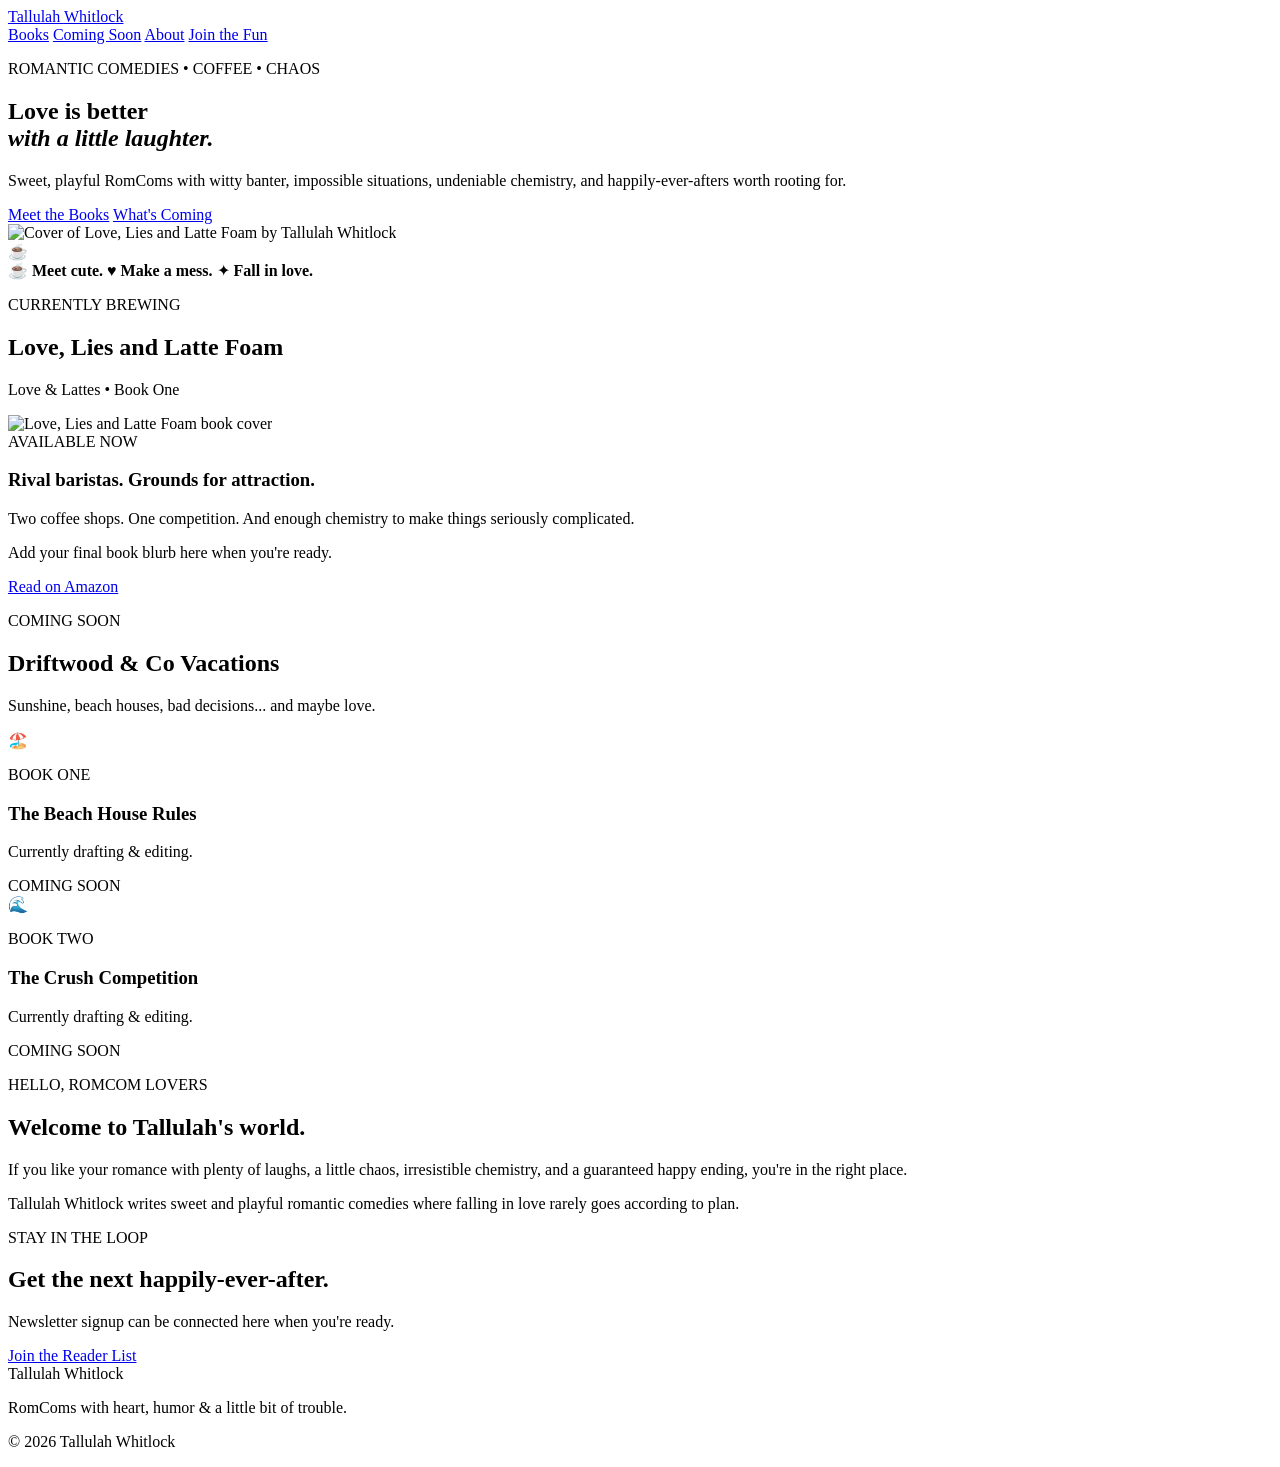
==== index.html @ e9800a2c "Add files via upload" ====
<!DOCTYPE html>
<html lang="en">
<head>
  <meta charset="UTF-8">
  <meta name="viewport" content="width=device-width, initial-scale=1.0">
  <title>Tallulah Whitlock | RomCom Author</title>
  <meta name="description" content="Tallulah Whitlock writes sweet, playful, witty romantic comedies filled with chemistry, coffee, chaos, and happily-ever-afters.">
  <link rel="stylesheet" href="style.css">
</head>
<body>
  <header class="site-header">
    <a class="brand" href="index.html">Tallulah <span>Whitlock</span></a>
    <nav aria-label="Main navigation">
      <a href="#books">Books</a>
      <a href="#coming-soon">Coming Soon</a>
      <a href="#about">About</a>
      <a class="nav-button" href="#newsletter">Join the Fun</a>
    </nav>
  </header>

  <main>
    <section class="hero">
      <div class="hero-copy">
        <p class="eyebrow">ROMANTIC COMEDIES • COFFEE • CHAOS</p>
        <h1>Love is better<br><em>with a little laughter.</em></h1>
        <p class="hero-text">
          Sweet, playful RomComs with witty banter, impossible situations,
          undeniable chemistry, and happily-ever-afters worth rooting for.
        </p>
        <div class="hero-buttons">
          <a class="button primary" href="#books">Meet the Books</a>
          <a class="button secondary" href="#coming-soon">What's Coming</a>
        </div>
      </div>
      <div class="hero-art">
        <div class="cover-frame">
          <img src="images/love-lies-and-latte-foam.jpg" alt="Cover of Love, Lies and Latte Foam by Tallulah Whitlock">
        </div>
        <div class="coffee-doodle">☕</div>
      </div>
    </section>

    <section class="intro-strip">
      <span>☕</span>
      <strong>Meet cute.</strong>
      <span>♥</span>
      <strong>Make a mess.</strong>
      <span>✦</span>
      <strong>Fall in love.</strong>
    </section>

    <section id="books" class="section featured">
      <div class="section-heading">
        <p class="eyebrow">CURRENTLY BREWING</p>
        <h2>Love, Lies and Latte Foam</h2>
        <p>Love &amp; Lattes • Book One</p>
      </div>

      <div class="book-feature">
        <div class="book-image">
          <img src="images/love-lies-and-latte-foam.jpg" alt="Love, Lies and Latte Foam book cover">
        </div>
        <div class="book-copy">
          <span class="badge">AVAILABLE NOW</span>
          <h3>Rival baristas. Grounds for attraction.</h3>
          <p>
            Two coffee shops. One competition. And enough chemistry to make
            things seriously complicated.
          </p>
          <p class="placeholder-note">
            Add your final book blurb here when you're ready.
          </p>
          <a class="button primary" href="https://www.amazon.com/Love-Lies-Latte-Foam-Grumpy-Sunshine-ebook/dp/B0FXFFK41L" target="_blank" rel="noopener">Read on Amazon</a>
        </div>
      </div>
    </section>

    <section id="coming-soon" class="section coming">
      <div class="section-heading">
        <p class="eyebrow">COMING SOON</p>
        <h2>Driftwood &amp; Co Vacations</h2>
        <p>Sunshine, beach houses, bad decisions... and maybe love.</p>
      </div>

      <div class="series-grid">
        <article class="series-card">
          <div class="card-icon">🏖️</div>
          <p class="status">BOOK ONE</p>
          <h3>The Beach House Rules</h3>
          <p>Currently drafting &amp; editing.</p>
          <span class="coming-label">COMING SOON</span>
        </article>

        <article class="series-card">
          <div class="card-icon">🌊</div>
          <p class="status">BOOK TWO</p>
          <h3>The Crush Competition</h3>
          <p>Currently drafting &amp; editing.</p>
          <span class="coming-label">COMING SOON</span>
        </article>
      </div>
    </section>

    <section id="about" class="section about">
      <div>
        <p class="eyebrow">HELLO, ROMCOM LOVERS</p>
        <h2>Welcome to Tallulah's world.</h2>
      </div>
      <div class="about-copy">
        <p>
          If you like your romance with plenty of laughs, a little chaos,
          irresistible chemistry, and a guaranteed happy ending, you're in
          the right place.
        </p>
        <p>
          Tallulah Whitlock writes sweet and playful romantic comedies where
          falling in love rarely goes according to plan.
        </p>
      </div>
    </section>

    <section id="newsletter" class="newsletter">
      <div>
        <p class="eyebrow">STAY IN THE LOOP</p>
        <h2>Get the next happily-ever-after.</h2>
        <p>Newsletter signup can be connected here when you're ready.</p>
      </div>
      <a class="button light" href="mailto:YOUR-EMAIL-HERE">Join the Reader List</a>
    </section>
  </main>

  <footer>
    <div class="brand">Tallulah <span>Whitlock</span></div>
    <p>RomComs with heart, humor &amp; a little bit of trouble.</p>
    <p class="copyright">© 2026 Tallulah Whitlock</p>
  </footer>
</body>
</html>
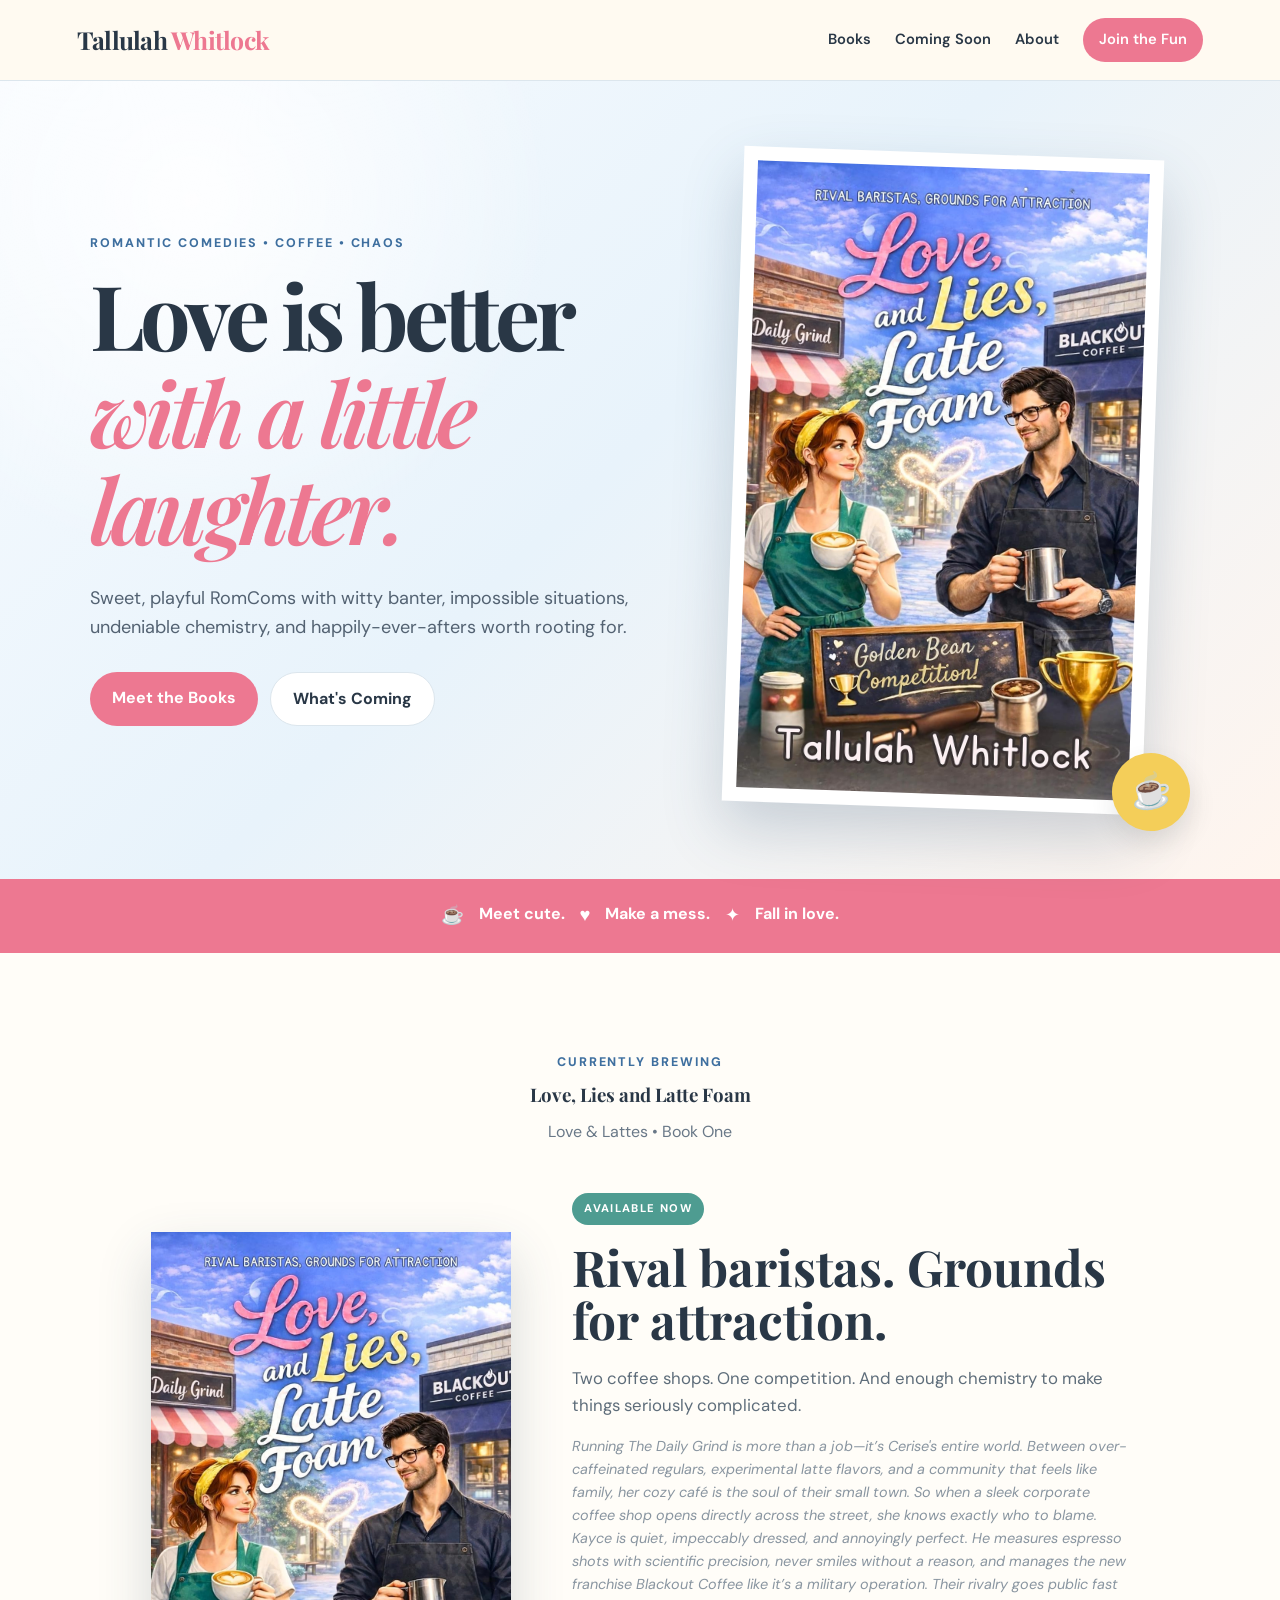
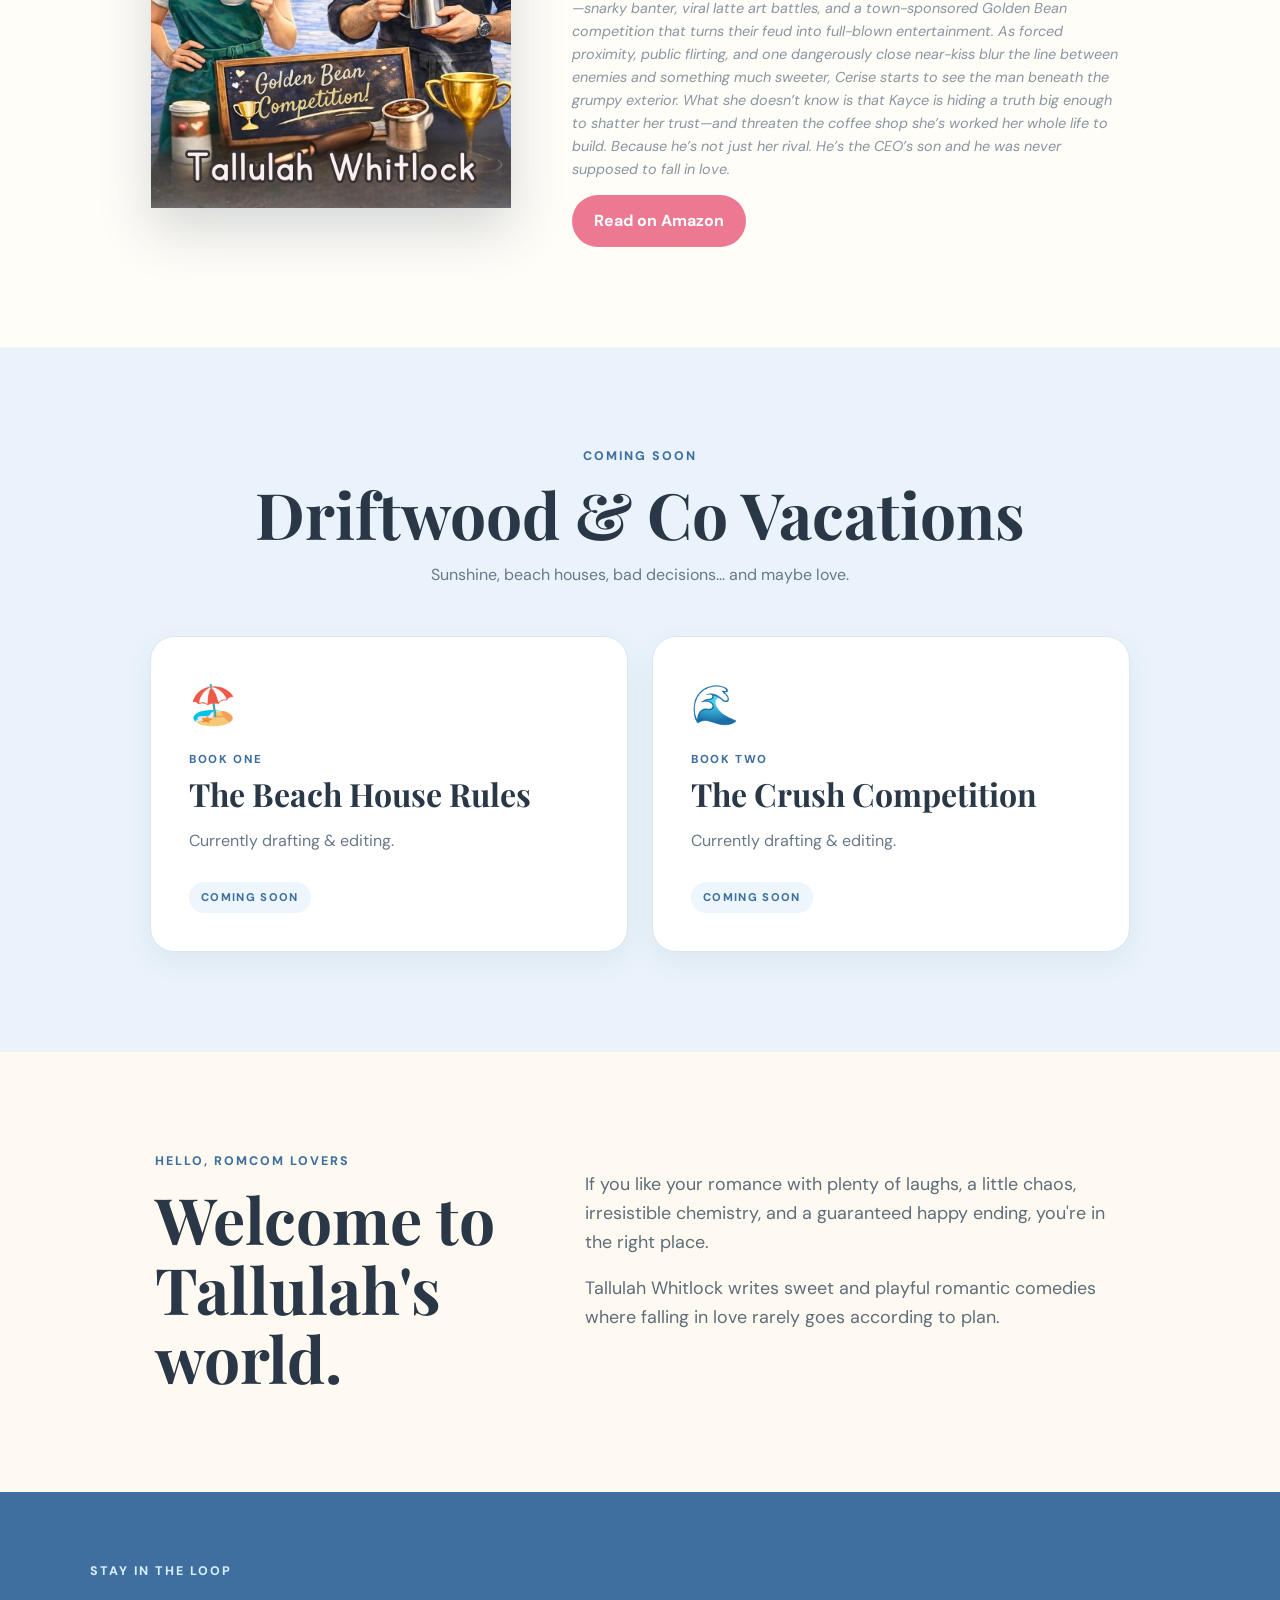
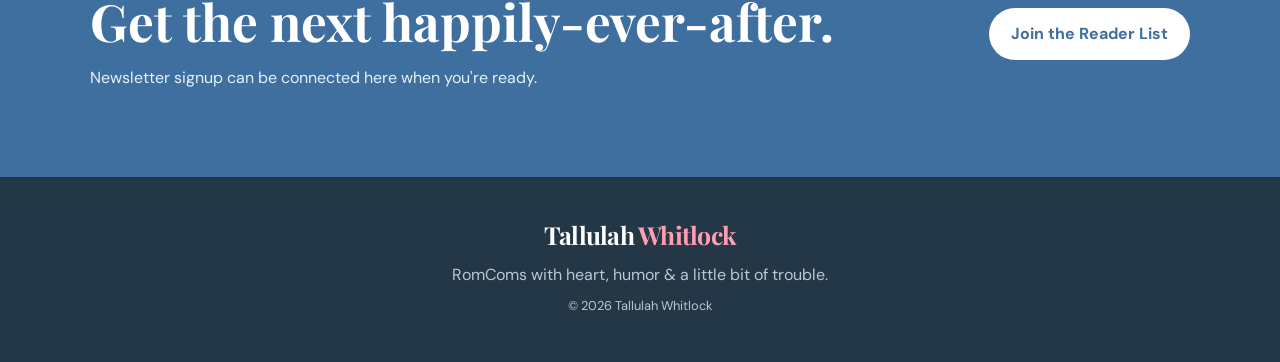
==== commit 7720d631: "Update index.html" ====
--- a/index.html
+++ b/index.html
@@ -52,7 +52,7 @@
     <section id="books" class="section featured">
       <div class="section-heading">
         <p class="eyebrow">CURRENTLY BREWING</p>
-        <h2>Love, Lies and Latte Foam</h2>
+        <h3>Love, Lies and Latte Foam</h3>
         <p>Love &amp; Lattes • Book One</p>
       </div>
 
@@ -68,7 +68,11 @@
             things seriously complicated.
           </p>
           <p class="placeholder-note">
-            Add your final book blurb here when you're ready.
+            Running The Daily Grind is more than a job—it’s Cerise's entire world. Between over-caffeinated regulars, experimental latte flavors, and a community that feels like family, her cozy café is the soul of their small town. So when a sleek corporate coffee shop opens directly across the street, she knows exactly who to blame.
+
+Kayce is quiet, impeccably dressed, and annoyingly perfect. He measures espresso shots with scientific precision, never smiles without a reason, and manages the new franchise Blackout Coffee like it’s a military operation. Their rivalry goes public fast—snarky banter, viral latte art battles, and a town-sponsored Golden Bean competition that turns their feud into full-blown entertainment.
+
+As forced proximity, public flirting, and one dangerously close near-kiss blur the line between enemies and something much sweeter, Cerise starts to see the man beneath the grumpy exterior. What she doesn’t know is that Kayce is hiding a truth big enough to shatter her trust—and threaten the coffee shop she’s worked her whole life to build. Because he’s not just her rival. He’s the CEO’s son and he was never supposed to fall in love.
           </p>
           <a class="button primary" href="https://www.amazon.com/Love-Lies-Latte-Foam-Grumpy-Sunshine-ebook/dp/B0FXFFK41L" target="_blank" rel="noopener">Read on Amazon</a>
         </div>
--- a/style.css
+++ b/style.css
@@ -0,0 +1,386 @@
+@import url('https://fonts.googleapis.com/css2?family=DM+Sans:wght@400;500;600;700&family=Pacifico&family=Playfair+Display:wght@500;600;700&display=swap');
+
+:root {
+  --sky: #78a8dc;
+  --sky-dark: #3e6f9f;
+  --cream: #fffaf1;
+  --paper: #fffdf8;
+  --ink: #293746;
+  --coral: #ed7891;
+  --yellow: #f4ce59;
+  --teal: #4e9c91;
+  --soft-blue: #eaf3fb;
+  --line: #dce6ed;
+}
+
+* { box-sizing: border-box; }
+
+html { scroll-behavior: smooth; }
+
+body {
+  margin: 0;
+  color: var(--ink);
+  background: var(--cream);
+  font-family: "DM Sans", sans-serif;
+  line-height: 1.6;
+}
+
+a { color: inherit; }
+
+.site-header {
+  min-height: 78px;
+  padding: 18px 6vw;
+  display: flex;
+  align-items: center;
+  justify-content: space-between;
+  gap: 24px;
+  background: rgba(255, 250, 241, .96);
+  border-bottom: 1px solid var(--line);
+  position: sticky;
+  top: 0;
+  z-index: 10;
+  backdrop-filter: blur(8px);
+}
+
+.brand {
+  text-decoration: none;
+  font-family: "Playfair Display", serif;
+  font-weight: 700;
+  font-size: 1.55rem;
+  letter-spacing: -.03em;
+}
+
+.brand span { color: var(--coral); }
+
+nav {
+  display: flex;
+  align-items: center;
+  gap: 24px;
+  font-size: .92rem;
+  font-weight: 600;
+}
+
+nav a { text-decoration: none; }
+nav a:hover { color: var(--coral); }
+
+.nav-button {
+  padding: 10px 16px;
+  border-radius: 999px;
+  color: white !important;
+  background: var(--coral);
+}
+
+.hero {
+  min-height: 680px;
+  padding: 72px 7vw;
+  display: grid;
+  grid-template-columns: 1.05fr .95fr;
+  gap: 60px;
+  align-items: center;
+  background:
+    radial-gradient(circle at 15% 15%, rgba(255,255,255,.9), transparent 28%),
+    linear-gradient(135deg, #f7fbff 0%, #e8f3fb 48%, #fff5ee 100%);
+}
+
+.hero-copy { max-width: 650px; }
+
+.eyebrow {
+  margin: 0 0 12px;
+  color: var(--sky-dark);
+  font-size: .78rem;
+  font-weight: 800;
+  letter-spacing: .16em;
+}
+
+h1, h2, h3 {
+  font-family: "Playfair Display", serif;
+  line-height: 1.08;
+  margin: 0;
+}
+
+h1 {
+  font-size: clamp(3.2rem, 7vw, 6.4rem);
+  letter-spacing: -.055em;
+}
+
+h1 em {
+  color: var(--coral);
+  font-weight: 600;
+}
+
+.hero-text {
+  max-width: 560px;
+  margin: 28px 0 30px;
+  font-size: 1.13rem;
+  color: #536272;
+}
+
+.hero-buttons {
+  display: flex;
+  flex-wrap: wrap;
+  gap: 12px;
+}
+
+.button {
+  display: inline-block;
+  text-decoration: none;
+  padding: 13px 22px;
+  border-radius: 999px;
+  font-weight: 700;
+  transition: transform .2s ease, box-shadow .2s ease;
+}
+
+.button:hover {
+  transform: translateY(-2px);
+  box-shadow: 0 8px 22px rgba(54, 78, 100, .15);
+}
+
+.primary { color: white; background: var(--coral); }
+.secondary { background: white; border: 1px solid var(--line); }
+
+.hero-art {
+  position: relative;
+  display: flex;
+  justify-content: center;
+}
+
+.cover-frame {
+  width: min(420px, 90%);
+  padding: 14px;
+  background: white;
+  box-shadow: 0 26px 60px rgba(52, 82, 112, .23);
+  transform: rotate(2deg);
+}
+
+.cover-frame img {
+  display: block;
+  width: 100%;
+  height: auto;
+}
+
+.coffee-doodle {
+  position: absolute;
+  right: 0;
+  bottom: -24px;
+  width: 78px;
+  height: 78px;
+  display: grid;
+  place-items: center;
+  border-radius: 50%;
+  background: var(--yellow);
+  font-size: 2.1rem;
+  transform: rotate(-10deg);
+  box-shadow: 0 12px 25px rgba(70, 80, 80, .14);
+}
+
+.intro-strip {
+  padding: 22px 7vw;
+  display: flex;
+  justify-content: center;
+  flex-wrap: wrap;
+  gap: 15px;
+  background: var(--coral);
+  color: white;
+  font-size: 1rem;
+}
+
+.intro-strip span { font-size: 1.15rem; }
+
+.section {
+  padding: 100px 7vw;
+}
+
+.featured { background: var(--paper); }
+
+.section-heading {
+  max-width: 780px;
+  margin: 0 auto 48px;
+  text-align: center;
+}
+
+.section-heading h2 {
+  font-size: clamp(2.5rem, 5vw, 4.2rem);
+}
+
+.section-heading p:last-child {
+  margin: 14px 0 0;
+  color: #697887;
+}
+
+.book-feature {
+  max-width: 980px;
+  margin: auto;
+  display: grid;
+  grid-template-columns: .65fr 1fr;
+  gap: 60px;
+  align-items: center;
+}
+
+.book-image {
+  max-width: 360px;
+  margin: auto;
+}
+
+.book-image img {
+  width: 100%;
+  display: block;
+  box-shadow: 0 22px 50px rgba(49, 70, 89, .2);
+}
+
+.book-copy h3 {
+  font-size: clamp(2rem, 4vw, 3.1rem);
+  margin: 15px 0 18px;
+}
+
+.book-copy p {
+  color: #5e6d7a;
+  font-size: 1.05rem;
+}
+
+.badge, .coming-label {
+  display: inline-block;
+  border-radius: 999px;
+  padding: 7px 12px;
+  font-size: .7rem;
+  font-weight: 800;
+  letter-spacing: .12em;
+}
+
+.badge {
+  color: white;
+  background: var(--teal);
+}
+
+.placeholder-note {
+  font-size: .9rem !important;
+  font-style: italic;
+  color: #8995a0 !important;
+}
+
+.coming {
+  background: var(--soft-blue);
+}
+
+.series-grid {
+  max-width: 980px;
+  margin: auto;
+  display: grid;
+  grid-template-columns: repeat(2, 1fr);
+  gap: 24px;
+}
+
+.series-card {
+  padding: 38px;
+  background: white;
+  border: 1px solid #d9e7f1;
+  border-radius: 24px;
+  box-shadow: 0 10px 28px rgba(53, 87, 116, .07);
+}
+
+.card-icon { font-size: 2.4rem; margin-bottom: 15px; }
+
+.status {
+  margin: 0 0 8px;
+  color: var(--sky-dark);
+  font-size: .72rem;
+  font-weight: 800;
+  letter-spacing: .14em;
+}
+
+.series-card h3 {
+  font-size: 2rem;
+  margin-bottom: 10px;
+}
+
+.series-card p:not(.status) {
+  color: #697887;
+}
+
+.coming-label {
+  margin-top: 12px;
+  color: var(--sky-dark);
+  background: #edf6fc;
+}
+
+.about {
+  max-width: 1150px;
+  margin: auto;
+  display: grid;
+  grid-template-columns: .8fr 1.2fr;
+  gap: 70px;
+  align-items: start;
+}
+
+.about h2 {
+  font-size: clamp(2.5rem, 5vw, 4rem);
+}
+
+.about-copy {
+  font-size: 1.12rem;
+  color: #5e6d7a;
+}
+
+.newsletter {
+  margin: 0;
+  padding: 70px 7vw;
+  display: flex;
+  justify-content: space-between;
+  align-items: center;
+  gap: 30px;
+  background: var(--sky-dark);
+  color: white;
+}
+
+.newsletter .eyebrow { color: #d9efff; }
+.newsletter h2 { font-size: clamp(2.1rem, 4vw, 3.3rem); }
+.newsletter p { color: #e6f1f9; }
+
+.light {
+  color: var(--sky-dark);
+  background: white;
+  white-space: nowrap;
+}
+
+footer {
+  padding: 38px 7vw;
+  text-align: center;
+  background: #243746;
+  color: #eaf1f5;
+}
+
+footer .brand { color: white; }
+footer .brand span { color: #ff9db1; }
+footer p { margin: 8px 0; color: #b9c8d2; }
+footer .copyright { font-size: .8rem; }
+
+@media (max-width: 820px) {
+  .site-header { align-items: flex-start; }
+  nav { gap: 12px; flex-wrap: wrap; justify-content: flex-end; }
+  nav a:not(.nav-button) { display: none; }
+
+  .hero {
+    padding-top: 55px;
+    grid-template-columns: 1fr;
+    text-align: center;
+  }
+
+  .hero-text { margin-left: auto; margin-right: auto; }
+  .hero-buttons { justify-content: center; }
+
+  .hero-art { order: -1; }
+  .cover-frame { width: min(360px, 80vw); }
+
+  .book-feature,
+  .about {
+    grid-template-columns: 1fr;
+    gap: 40px;
+  }
+
+  .book-copy { text-align: center; }
+  .series-grid { grid-template-columns: 1fr; }
+
+  .newsletter {
+    flex-direction: column;
+    text-align: center;
+  }
+}
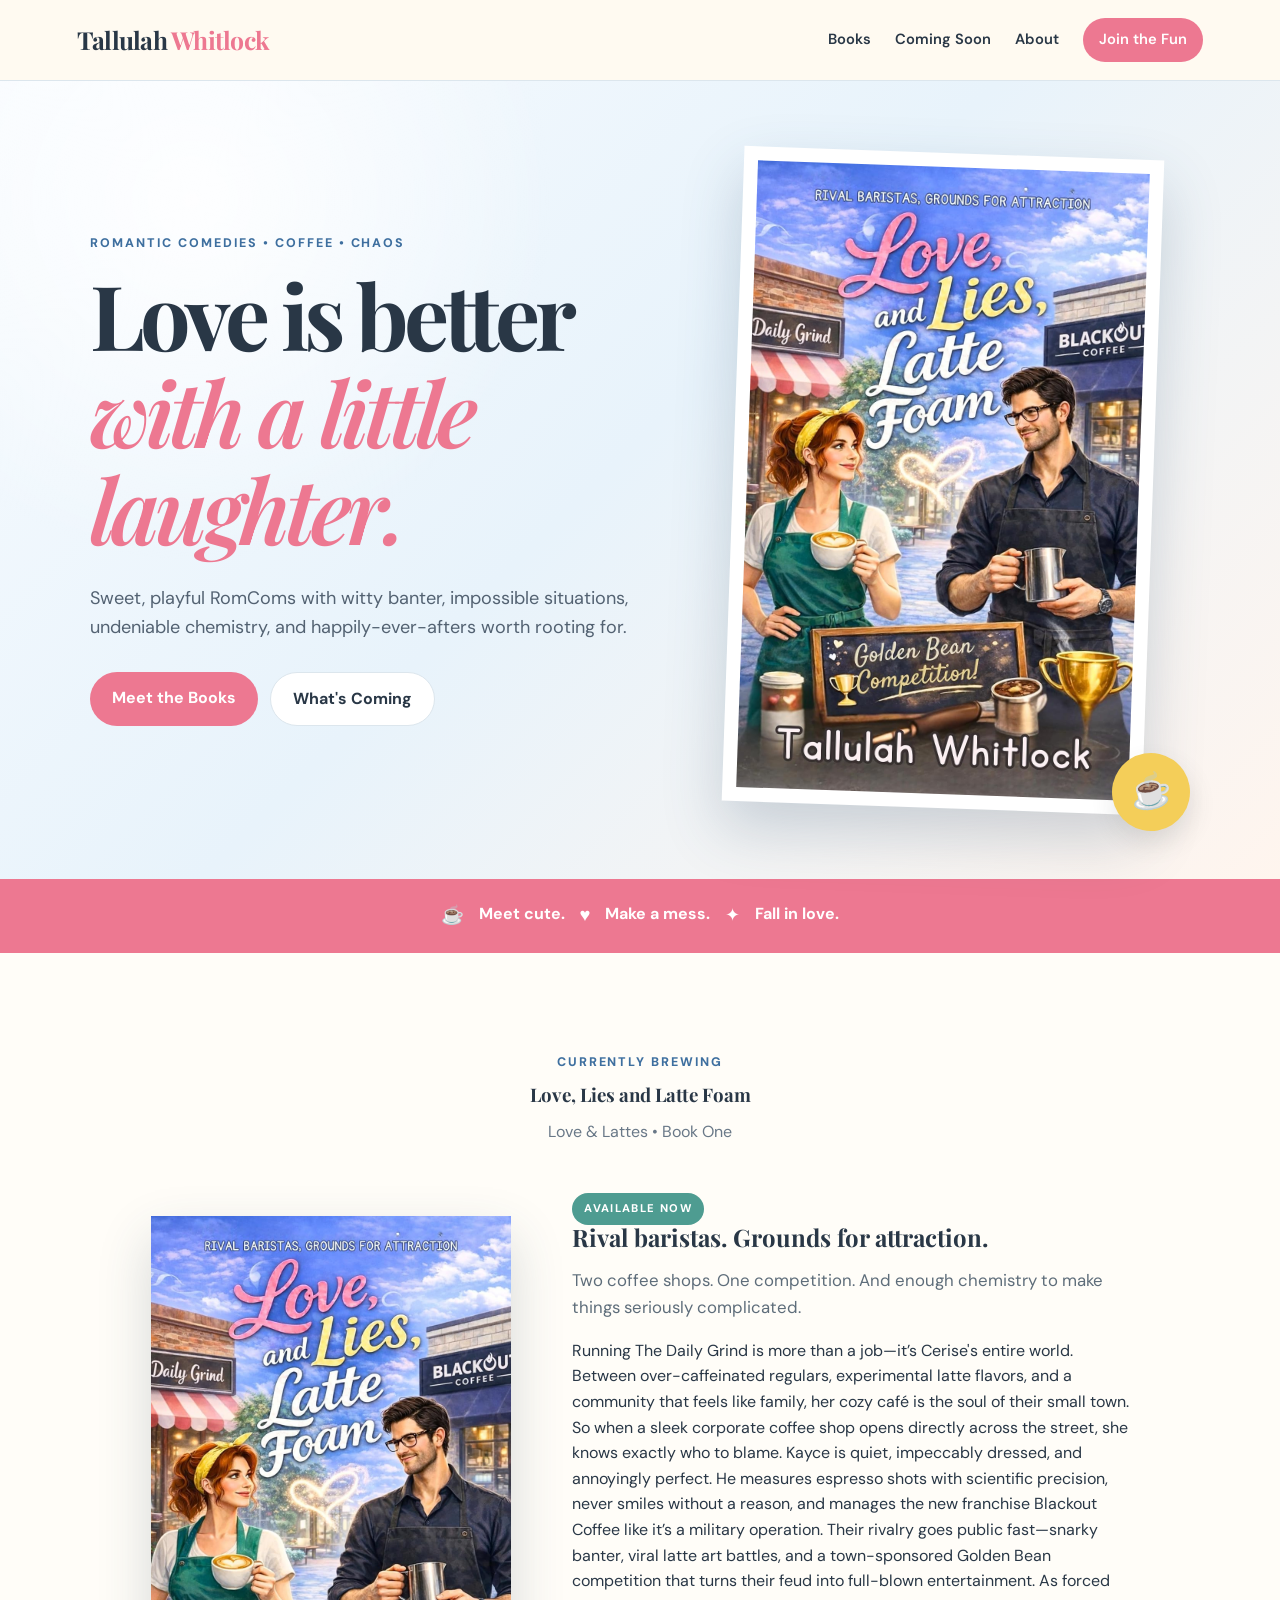
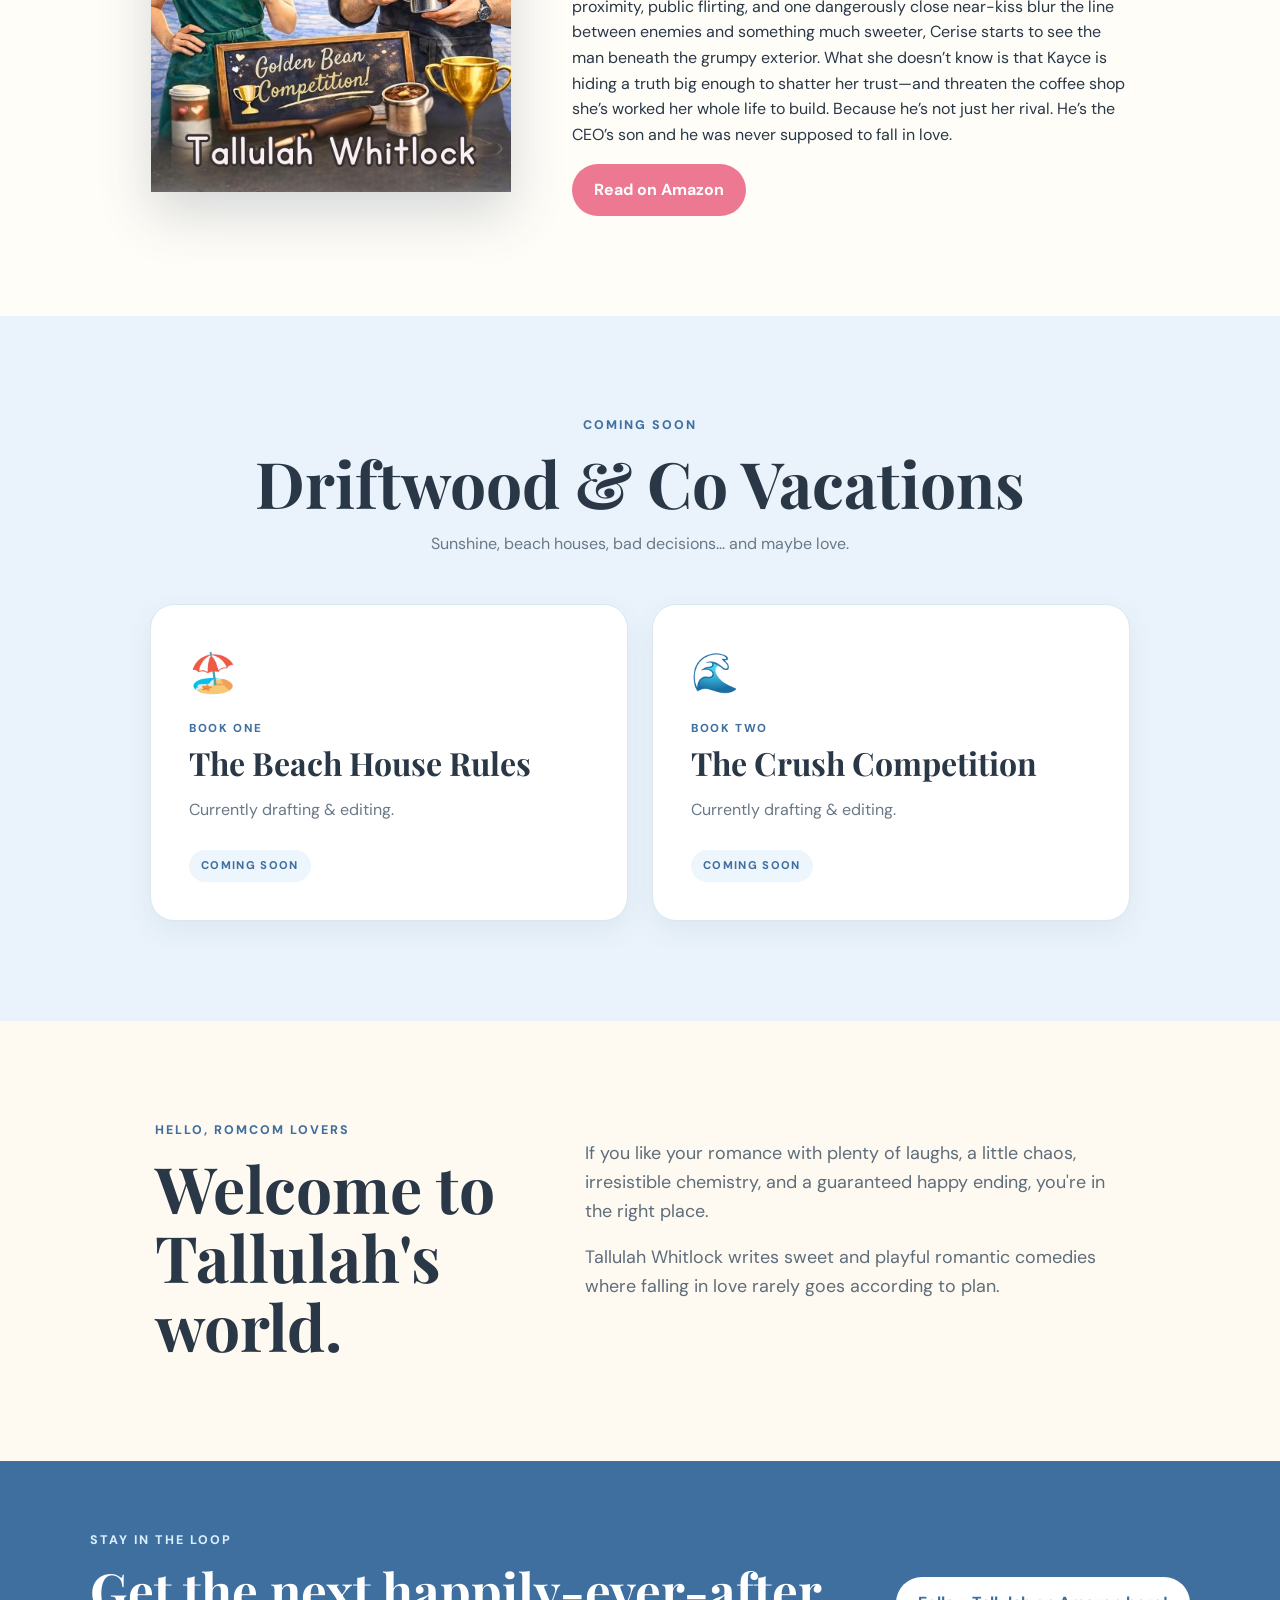
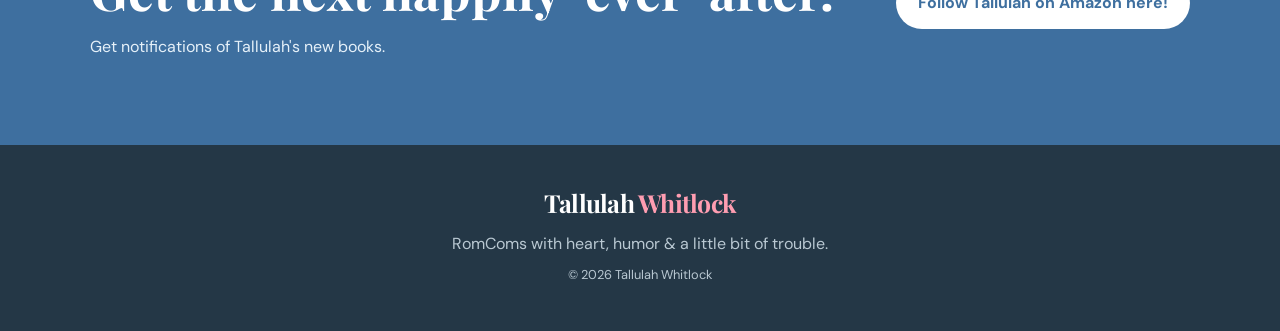
==== commit e0ffc83e: "Update index.html" ====
--- a/index.html
+++ b/index.html
@@ -62,12 +62,12 @@
         </div>
         <div class="book-copy">
           <span class="badge">AVAILABLE NOW</span>
-          <h3>Rival baristas. Grounds for attraction.</h3>
+          <h2>Rival baristas. Grounds for attraction.</h2>
           <p>
             Two coffee shops. One competition. And enough chemistry to make
             things seriously complicated.
           </p>
-          <p class="placeholder-note">
+          <p></p>
             Running The Daily Grind is more than a job—it’s Cerise's entire world. Between over-caffeinated regulars, experimental latte flavors, and a community that feels like family, her cozy café is the soul of their small town. So when a sleek corporate coffee shop opens directly across the street, she knows exactly who to blame.
 
 Kayce is quiet, impeccably dressed, and annoyingly perfect. He measures espresso shots with scientific precision, never smiles without a reason, and manages the new franchise Blackout Coffee like it’s a military operation. Their rivalry goes public fast—snarky banter, viral latte art battles, and a town-sponsored Golden Bean competition that turns their feud into full-blown entertainment.
@@ -127,9 +127,9 @@
       <div>
         <p class="eyebrow">STAY IN THE LOOP</p>
         <h2>Get the next happily-ever-after.</h2>
-        <p>Newsletter signup can be connected here when you're ready.</p>
+        <p>Get notifications of Tallulah's new books.</p>
       </div>
-      <a class="button light" href="mailto:YOUR-EMAIL-HERE">Join the Reader List</a>
+      <a class="button light" href="https://www.amazon.com/stores/author/B0GP9F3P6P">Follow Tallulah on Amazon here!</a>
     </section>
   </main>
 
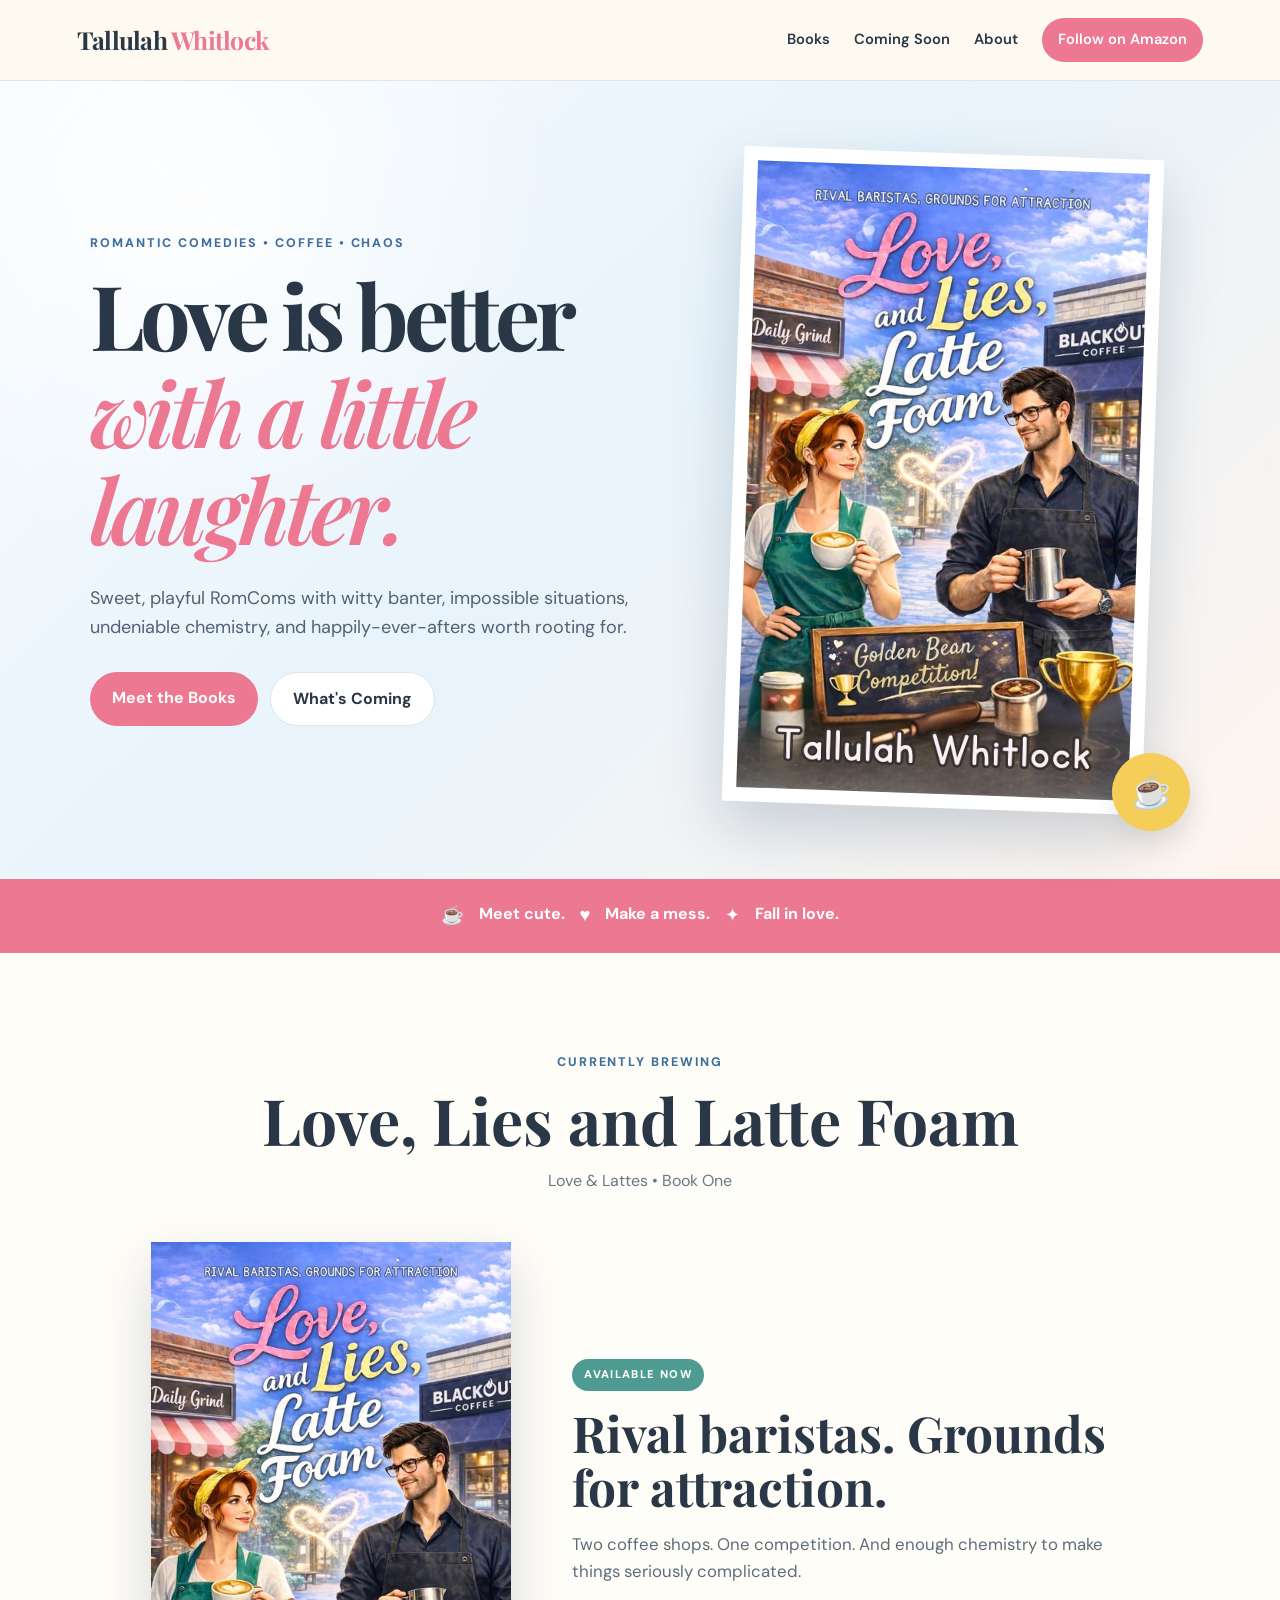
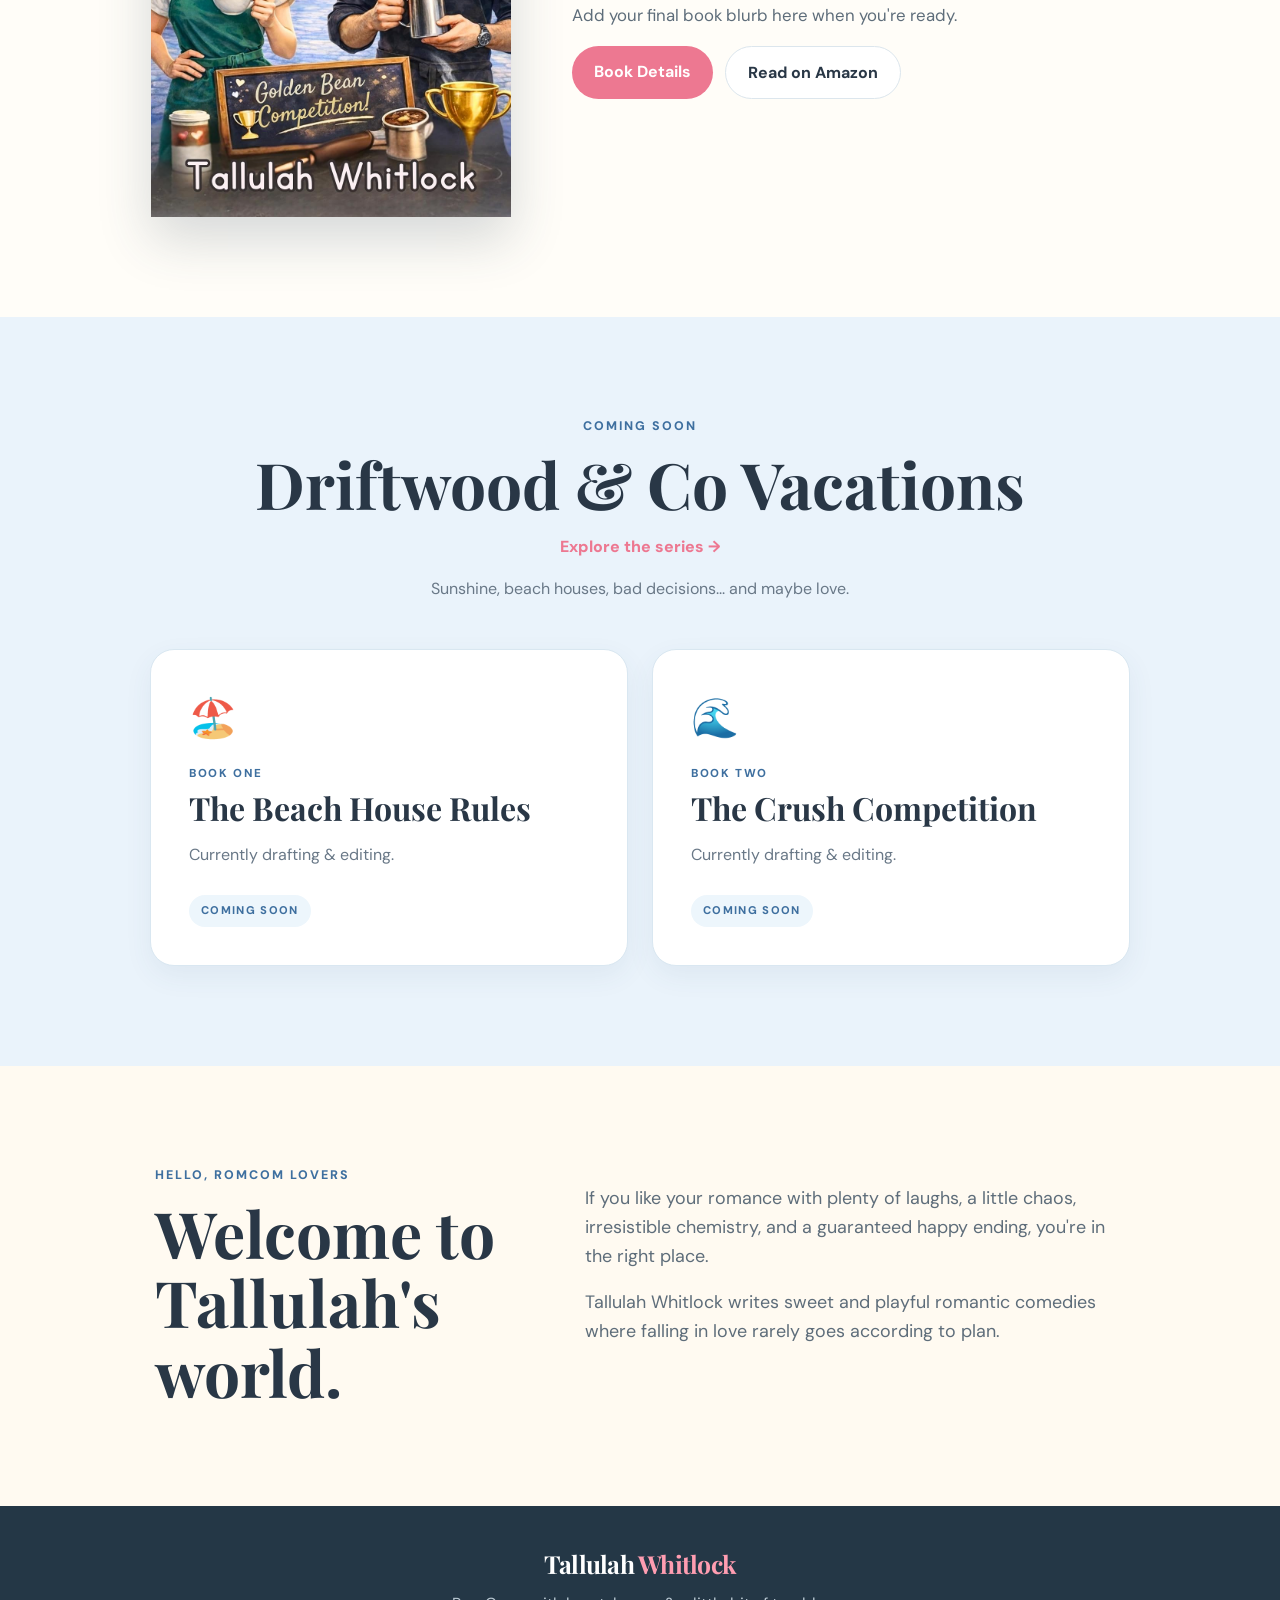
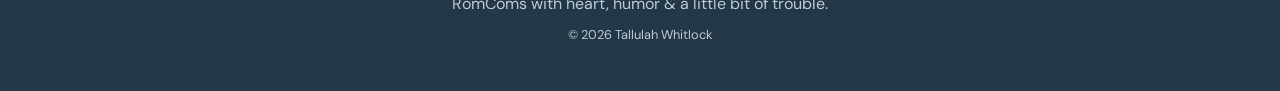
==== commit 4a314a1b: "Add files via upload" ====
--- a/index.html
+++ b/index.html
@@ -11,10 +11,10 @@
   <header class="site-header">
     <a class="brand" href="index.html">Tallulah <span>Whitlock</span></a>
     <nav aria-label="Main navigation">
-      <a href="#books">Books</a>
-      <a href="#coming-soon">Coming Soon</a>
+      <a href="books.html">Books</a>
+      <a href="driftwood.html">Coming Soon</a>
       <a href="#about">About</a>
-      <a class="nav-button" href="#newsletter">Join the Fun</a>
+      <a class="nav-button" href="https://www.amazon.com/stores/author/B0GP9F3P6P" target="_blank" rel="noopener">Follow on Amazon</a>
     </nav>
   </header>
 
@@ -29,7 +29,7 @@
         </p>
         <div class="hero-buttons">
           <a class="button primary" href="#books">Meet the Books</a>
-          <a class="button secondary" href="#coming-soon">What's Coming</a>
+          <a class="button secondary" href="driftwood.html">What's Coming</a>
         </div>
       </div>
       <div class="hero-art">
@@ -52,7 +52,7 @@
     <section id="books" class="section featured">
       <div class="section-heading">
         <p class="eyebrow">CURRENTLY BREWING</p>
-        <h3>Love, Lies and Latte Foam</h3>
+        <h2>Love, Lies and Latte Foam</h2>
         <p>Love &amp; Lattes • Book One</p>
       </div>
 
@@ -62,19 +62,15 @@
         </div>
         <div class="book-copy">
           <span class="badge">AVAILABLE NOW</span>
-          <h2>Rival baristas. Grounds for attraction.</h2>
+          <h3>Rival baristas. Grounds for attraction.</h3>
           <p>
             Two coffee shops. One competition. And enough chemistry to make
             things seriously complicated.
           </p>
-          <p></p>
-            Running The Daily Grind is more than a job—it’s Cerise's entire world. Between over-caffeinated regulars, experimental latte flavors, and a community that feels like family, her cozy café is the soul of their small town. So when a sleek corporate coffee shop opens directly across the street, she knows exactly who to blame.
-
-Kayce is quiet, impeccably dressed, and annoyingly perfect. He measures espresso shots with scientific precision, never smiles without a reason, and manages the new franchise Blackout Coffee like it’s a military operation. Their rivalry goes public fast—snarky banter, viral latte art battles, and a town-sponsored Golden Bean competition that turns their feud into full-blown entertainment.
-
-As forced proximity, public flirting, and one dangerously close near-kiss blur the line between enemies and something much sweeter, Cerise starts to see the man beneath the grumpy exterior. What she doesn’t know is that Kayce is hiding a truth big enough to shatter her trust—and threaten the coffee shop she’s worked her whole life to build. Because he’s not just her rival. He’s the CEO’s son and he was never supposed to fall in love.
+          <p class="placeholder-note">
+            Add your final book blurb here when you're ready.
           </p>
-          <a class="button primary" href="https://www.amazon.com/Love-Lies-Latte-Foam-Grumpy-Sunshine-ebook/dp/B0FXFFK41L" target="_blank" rel="noopener">Read on Amazon</a>
+          <div class="hero-buttons"><a class="button primary" href="book-love-lies-and-latte-foam.html">Book Details</a><a class="button secondary" href="https://www.amazon.com/Love-Lies-Latte-Foam-Grumpy-Sunshine-ebook/dp/B0FXFFK41L" target="_blank" rel="noopener">Read on Amazon</a></div>
         </div>
       </div>
     </section>
@@ -83,6 +79,7 @@
       <div class="section-heading">
         <p class="eyebrow">COMING SOON</p>
         <h2>Driftwood &amp; Co Vacations</h2>
+        <p><a class="inline-link" href="driftwood.html">Explore the series →</a></p>
         <p>Sunshine, beach houses, bad decisions... and maybe love.</p>
       </div>
 
@@ -123,14 +120,6 @@
       </div>
     </section>
 
-    <section id="newsletter" class="newsletter">
-      <div>
-        <p class="eyebrow">STAY IN THE LOOP</p>
-        <h2>Get the next happily-ever-after.</h2>
-        <p>Get notifications of Tallulah's new books.</p>
-      </div>
-      <a class="button light" href="https://www.amazon.com/stores/author/B0GP9F3P6P">Follow Tallulah on Amazon here!</a>
-    </section>
   </main>
 
   <footer>
--- a/style.css
+++ b/style.css
@@ -1,386 +1,2 @@
-@import url('https://fonts.googleapis.com/css2?family=DM+Sans:wght@400;500;600;700&family=Pacifico&family=Playfair+Display:wght@500;600;700&display=swap');
-
-:root {
-  --sky: #78a8dc;
-  --sky-dark: #3e6f9f;
-  --cream: #fffaf1;
-  --paper: #fffdf8;
-  --ink: #293746;
-  --coral: #ed7891;
-  --yellow: #f4ce59;
-  --teal: #4e9c91;
-  --soft-blue: #eaf3fb;
-  --line: #dce6ed;
-}
-
-* { box-sizing: border-box; }
-
-html { scroll-behavior: smooth; }
-
-body {
-  margin: 0;
-  color: var(--ink);
-  background: var(--cream);
-  font-family: "DM Sans", sans-serif;
-  line-height: 1.6;
-}
-
-a { color: inherit; }
-
-.site-header {
-  min-height: 78px;
-  padding: 18px 6vw;
-  display: flex;
-  align-items: center;
-  justify-content: space-between;
-  gap: 24px;
-  background: rgba(255, 250, 241, .96);
-  border-bottom: 1px solid var(--line);
-  position: sticky;
-  top: 0;
-  z-index: 10;
-  backdrop-filter: blur(8px);
-}
-
-.brand {
-  text-decoration: none;
-  font-family: "Playfair Display", serif;
-  font-weight: 700;
-  font-size: 1.55rem;
-  letter-spacing: -.03em;
-}
-
-.brand span { color: var(--coral); }
-
-nav {
-  display: flex;
-  align-items: center;
-  gap: 24px;
-  font-size: .92rem;
-  font-weight: 600;
-}
-
-nav a { text-decoration: none; }
-nav a:hover { color: var(--coral); }
-
-.nav-button {
-  padding: 10px 16px;
-  border-radius: 999px;
-  color: white !important;
-  background: var(--coral);
-}
-
-.hero {
-  min-height: 680px;
-  padding: 72px 7vw;
-  display: grid;
-  grid-template-columns: 1.05fr .95fr;
-  gap: 60px;
-  align-items: center;
-  background:
-    radial-gradient(circle at 15% 15%, rgba(255,255,255,.9), transparent 28%),
-    linear-gradient(135deg, #f7fbff 0%, #e8f3fb 48%, #fff5ee 100%);
-}
-
-.hero-copy { max-width: 650px; }
-
-.eyebrow {
-  margin: 0 0 12px;
-  color: var(--sky-dark);
-  font-size: .78rem;
-  font-weight: 800;
-  letter-spacing: .16em;
-}
-
-h1, h2, h3 {
-  font-family: "Playfair Display", serif;
-  line-height: 1.08;
-  margin: 0;
-}
-
-h1 {
-  font-size: clamp(3.2rem, 7vw, 6.4rem);
-  letter-spacing: -.055em;
-}
-
-h1 em {
-  color: var(--coral);
-  font-weight: 600;
-}
-
-.hero-text {
-  max-width: 560px;
-  margin: 28px 0 30px;
-  font-size: 1.13rem;
-  color: #536272;
-}
-
-.hero-buttons {
-  display: flex;
-  flex-wrap: wrap;
-  gap: 12px;
-}
-
-.button {
-  display: inline-block;
-  text-decoration: none;
-  padding: 13px 22px;
-  border-radius: 999px;
-  font-weight: 700;
-  transition: transform .2s ease, box-shadow .2s ease;
-}
-
-.button:hover {
-  transform: translateY(-2px);
-  box-shadow: 0 8px 22px rgba(54, 78, 100, .15);
-}
-
-.primary { color: white; background: var(--coral); }
-.secondary { background: white; border: 1px solid var(--line); }
-
-.hero-art {
-  position: relative;
-  display: flex;
-  justify-content: center;
-}
-
-.cover-frame {
-  width: min(420px, 90%);
-  padding: 14px;
-  background: white;
-  box-shadow: 0 26px 60px rgba(52, 82, 112, .23);
-  transform: rotate(2deg);
-}
-
-.cover-frame img {
-  display: block;
-  width: 100%;
-  height: auto;
-}
-
-.coffee-doodle {
-  position: absolute;
-  right: 0;
-  bottom: -24px;
-  width: 78px;
-  height: 78px;
-  display: grid;
-  place-items: center;
-  border-radius: 50%;
-  background: var(--yellow);
-  font-size: 2.1rem;
-  transform: rotate(-10deg);
-  box-shadow: 0 12px 25px rgba(70, 80, 80, .14);
-}
-
-.intro-strip {
-  padding: 22px 7vw;
-  display: flex;
-  justify-content: center;
-  flex-wrap: wrap;
-  gap: 15px;
-  background: var(--coral);
-  color: white;
-  font-size: 1rem;
-}
-
-.intro-strip span { font-size: 1.15rem; }
-
-.section {
-  padding: 100px 7vw;
-}
-
-.featured { background: var(--paper); }
-
-.section-heading {
-  max-width: 780px;
-  margin: 0 auto 48px;
-  text-align: center;
-}
-
-.section-heading h2 {
-  font-size: clamp(2.5rem, 5vw, 4.2rem);
-}
-
-.section-heading p:last-child {
-  margin: 14px 0 0;
-  color: #697887;
-}
-
-.book-feature {
-  max-width: 980px;
-  margin: auto;
-  display: grid;
-  grid-template-columns: .65fr 1fr;
-  gap: 60px;
-  align-items: center;
-}
-
-.book-image {
-  max-width: 360px;
-  margin: auto;
-}
-
-.book-image img {
-  width: 100%;
-  display: block;
-  box-shadow: 0 22px 50px rgba(49, 70, 89, .2);
-}
-
-.book-copy h3 {
-  font-size: clamp(2rem, 4vw, 3.1rem);
-  margin: 15px 0 18px;
-}
-
-.book-copy p {
-  color: #5e6d7a;
-  font-size: 1.05rem;
-}
-
-.badge, .coming-label {
-  display: inline-block;
-  border-radius: 999px;
-  padding: 7px 12px;
-  font-size: .7rem;
-  font-weight: 800;
-  letter-spacing: .12em;
-}
-
-.badge {
-  color: white;
-  background: var(--teal);
-}
-
-.placeholder-note {
-  font-size: .9rem !important;
-  font-style: italic;
-  color: #8995a0 !important;
-}
-
-.coming {
-  background: var(--soft-blue);
-}
-
-.series-grid {
-  max-width: 980px;
-  margin: auto;
-  display: grid;
-  grid-template-columns: repeat(2, 1fr);
-  gap: 24px;
-}
-
-.series-card {
-  padding: 38px;
-  background: white;
-  border: 1px solid #d9e7f1;
-  border-radius: 24px;
-  box-shadow: 0 10px 28px rgba(53, 87, 116, .07);
-}
-
-.card-icon { font-size: 2.4rem; margin-bottom: 15px; }
-
-.status {
-  margin: 0 0 8px;
-  color: var(--sky-dark);
-  font-size: .72rem;
-  font-weight: 800;
-  letter-spacing: .14em;
-}
-
-.series-card h3 {
-  font-size: 2rem;
-  margin-bottom: 10px;
-}
-
-.series-card p:not(.status) {
-  color: #697887;
-}
-
-.coming-label {
-  margin-top: 12px;
-  color: var(--sky-dark);
-  background: #edf6fc;
-}
-
-.about {
-  max-width: 1150px;
-  margin: auto;
-  display: grid;
-  grid-template-columns: .8fr 1.2fr;
-  gap: 70px;
-  align-items: start;
-}
-
-.about h2 {
-  font-size: clamp(2.5rem, 5vw, 4rem);
-}
-
-.about-copy {
-  font-size: 1.12rem;
-  color: #5e6d7a;
-}
-
-.newsletter {
-  margin: 0;
-  padding: 70px 7vw;
-  display: flex;
-  justify-content: space-between;
-  align-items: center;
-  gap: 30px;
-  background: var(--sky-dark);
-  color: white;
-}
-
-.newsletter .eyebrow { color: #d9efff; }
-.newsletter h2 { font-size: clamp(2.1rem, 4vw, 3.3rem); }
-.newsletter p { color: #e6f1f9; }
-
-.light {
-  color: var(--sky-dark);
-  background: white;
-  white-space: nowrap;
-}
-
-footer {
-  padding: 38px 7vw;
-  text-align: center;
-  background: #243746;
-  color: #eaf1f5;
-}
-
-footer .brand { color: white; }
-footer .brand span { color: #ff9db1; }
-footer p { margin: 8px 0; color: #b9c8d2; }
-footer .copyright { font-size: .8rem; }
-
-@media (max-width: 820px) {
-  .site-header { align-items: flex-start; }
-  nav { gap: 12px; flex-wrap: wrap; justify-content: flex-end; }
-  nav a:not(.nav-button) { display: none; }
-
-  .hero {
-    padding-top: 55px;
-    grid-template-columns: 1fr;
-    text-align: center;
-  }
-
-  .hero-text { margin-left: auto; margin-right: auto; }
-  .hero-buttons { justify-content: center; }
-
-  .hero-art { order: -1; }
-  .cover-frame { width: min(360px, 80vw); }
-
-  .book-feature,
-  .about {
-    grid-template-columns: 1fr;
-    gap: 40px;
-  }
-
-  .book-copy { text-align: center; }
-  .series-grid { grid-template-columns: 1fr; }
-
-  .newsletter {
-    flex-direction: column;
-    text-align: center;
-  }
-}
+@import url(https://fonts.googleapis.com/css2?family=DM+Sans:wght@400;500;600;700&family=Playfair+Display:wght@500;600;700&display=swap);
+:root{--sky:#78a8dc;--sky-dark:#3e6f9f;--cream:#fffaf1;--paper:#fffdf8;--ink:#293746;--coral:#ed7891;--yellow:#f4ce59;--teal:#4e9c91;--soft-blue:#eaf3fb;--line:#dce6ed}*{box-sizing:border-box}html{scroll-behavior:smooth}body{margin:0;color:var(--ink);background:var(--cream);font-family:"DM Sans",sans-serif;line-height:1.6}a{color:inherit}.site-header{min-height:78px;padding:18px 6vw;display:flex;align-items:center;justify-content:space-between;gap:24px;background:rgba(255,250,241,.96);border-bottom:1px solid var(--line);position:sticky;top:0;z-index:10;backdrop-filter:blur(8px)}.brand{text-decoration:none;font-family:"Playfair Display",serif;font-weight:700;font-size:1.55rem;letter-spacing:-.03em}.brand span{color:var(--coral)}nav{display:flex;align-items:center;gap:24px;font-size:.92rem;font-weight:600}nav a{text-decoration:none}nav a:hover{color:var(--coral)}.nav-button{padding:10px 16px;border-radius:999px;color:white!important;background:var(--coral)}.hero{min-height:680px;padding:72px 7vw;display:grid;grid-template-columns:1.05fr .95fr;gap:60px;align-items:center;background:radial-gradient(circle at 15% 15%,rgba(255,255,255,.9),transparent 28%),linear-gradient(135deg,#f7fbff 0%,#e8f3fb 48%,#fff5ee 100%)}.hero-copy{max-width:650px}.eyebrow{margin:0 0 12px;color:var(--sky-dark);font-size:.78rem;font-weight:800;letter-spacing:.16em}h1,h2,h3{font-family:"Playfair Display",serif;line-height:1.08;margin:0}h1{font-size:clamp(3.2rem,7vw,6.4rem);letter-spacing:-.055em}h1 em{color:var(--coral);font-weight:600}.hero-text{max-width:560px;margin:28px 0 30px;font-size:1.13rem;color:#536272}.hero-buttons{display:flex;flex-wrap:wrap;gap:12px}.button{display:inline-block;text-decoration:none;padding:13px 22px;border-radius:999px;font-weight:700;transition:transform .2s ease,box-shadow .2s ease}.button:hover{transform:translateY(-2px);box-shadow:0 8px 22px rgba(54,78,100,.15)}.primary{color:white;background:var(--coral)}.secondary{background:white;border:1px solid var(--line)}.hero-art{position:relative;display:flex;justify-content:center}.cover-frame{width:min(420px,90%);padding:14px;background:white;box-shadow:0 26px 60px rgba(52,82,112,.23);transform:rotate(2deg)}.cover-frame img{display:block;width:100%;height:auto}.coffee-doodle{position:absolute;right:0;bottom:-24px;width:78px;height:78px;display:grid;place-items:center;border-radius:50%;background:var(--yellow);font-size:2.1rem;transform:rotate(-10deg);box-shadow:0 12px 25px rgba(70,80,80,.14)}.intro-strip{padding:22px 7vw;display:flex;justify-content:center;flex-wrap:wrap;gap:15px;background:var(--coral);color:white;font-size:1rem}.intro-strip span{font-size:1.15rem}.section{padding:100px 7vw}.featured{background:var(--paper)}.section-heading{max-width:780px;margin:0 auto 48px;text-align:center}.section-heading h2{font-size:clamp(2.5rem,5vw,4.2rem)}.section-heading p:last-child{margin:14px 0 0;color:#697887}.book-feature{max-width:980px;margin:auto;display:grid;grid-template-columns:.65fr 1fr;gap:60px;align-items:center}.book-image{max-width:360px;margin:auto}.book-image img{width:100%;display:block;box-shadow:0 22px 50px rgba(49,70,89,.2)}.book-copy h3{font-size:clamp(2rem,4vw,3.1rem);margin:15px 0 18px}.book-copy p{color:#5e6d7a;font-size:1.05rem}.badge,.coming-label{display:inline-block;border-radius:999px;padding:7px 12px;font-size:.7rem;font-weight:800;letter-spacing:.12em}.badge{color:white;background:var(--teal)}.coming{background:var(--soft-blue)}.series-grid{max-width:980px;margin:auto;display:grid;grid-template-columns:repeat(2,1fr);gap:24px}.series-card{padding:38px;background:white;border:1px solid #d9e7f1;border-radius:24px;box-shadow:0 10px 28px rgba(53,87,116,.07)}.card-icon{font-size:2.4rem;margin-bottom:15px}.status{margin:0 0 8px;color:var(--sky-dark);font-size:.72rem;font-weight:800;letter-spacing:.14em}.series-card h3{font-size:2rem;margin-bottom:10px}.series-card p:not(.status){color:#697887}.coming-label{margin-top:12px;color:var(--sky-dark);background:#edf6fc}.about{max-width:1150px;margin:auto;display:grid;grid-template-columns:.8fr 1.2fr;gap:70px;align-items:start}.about h2{font-size:clamp(2.5rem,5vw,4rem)}.about-copy{font-size:1.12rem;color:#5e6d7a}footer{padding:38px 7vw;text-align:center;background:#243746;color:#eaf1f5}footer .brand{color:white}footer .brand span{color:#ff9db1}footer p{margin:8px 0;color:#b9c8d2}footer .copyright{font-size:.8rem}.page-hero{padding:95px 7vw 85px;text-align:center;background:radial-gradient(circle at 20% 20%,rgba(255,255,255,.95),transparent 25%),linear-gradient(135deg,#eef7fd 0%,#fff8ef 100%)}.page-hero h1{font-size:clamp(3rem,7vw,5.8rem)}.page-hero h1 em{color:var(--coral);font-style:italic}.page-hero-text{max-width:700px;margin:22px auto 0;color:#5e6d7a;font-size:1.15rem}.book-detail{max-width:1120px;margin:auto;display:grid;grid-template-columns:.65fr 1.35fr;gap:70px;align-items:start;background:var(--paper)}.detail-cover{max-width:410px;margin:auto}.detail-cover img{width:100%;display:block;box-shadow:0 24px 55px rgba(49,70,89,.2)}.detail-copy h2{margin:18px 0 26px;font-family:"Playfair Display",serif;font-size:clamp(1.8rem,3.5vw,2.65rem);line-height:1.18}.detail-copy p{color:#5e6d7a;font-size:1.04rem}.detail-actions{margin-top:28px;display:flex;flex-wrap:wrap;gap:12px}.quote-strip{padding:25px 7vw;text-align:center;background:var(--coral);color:white;font-weight:700}.quote-strip p{margin:0}.beach-hero{background:radial-gradient(circle at 15% 20%,rgba(255,255,255,.9),transparent 25%),linear-gradient(135deg,#dff4fa 0%,#f8e8d7 55%,#fff8ee 100%)}.beach-strip{background:var(--teal)}.about-series{max-width:1120px;margin:auto;display:grid;grid-template-columns:.8fr 1.2fr;gap:70px;align-items:center}.about-series h2{font-size:clamp(2.3rem,4.5vw,3.7rem)}.center-action{text-align:center}.inline-link{color:var(--coral);font-weight:800;text-decoration:none}.inline-link:hover{text-decoration:underline}@media(max-width:820px){.site-header{align-items:flex-start}nav{gap:12px;flex-wrap:wrap;justify-content:flex-end}nav a:not(.nav-button){display:none}.hero{padding-top:55px;grid-template-columns:1fr;text-align:center}.hero-text{margin-left:auto;margin-right:auto}.hero-buttons{justify-content:center}.hero-art{order:-1}.cover-frame{width:min(360px,80vw)}.book-feature,.about,.book-detail,.about-series{grid-template-columns:1fr;gap:42px}.book-copy,.detail-copy,.about-series{text-align:center}.series-grid{grid-template-columns:1fr}.detail-actions{justify-content:center}}
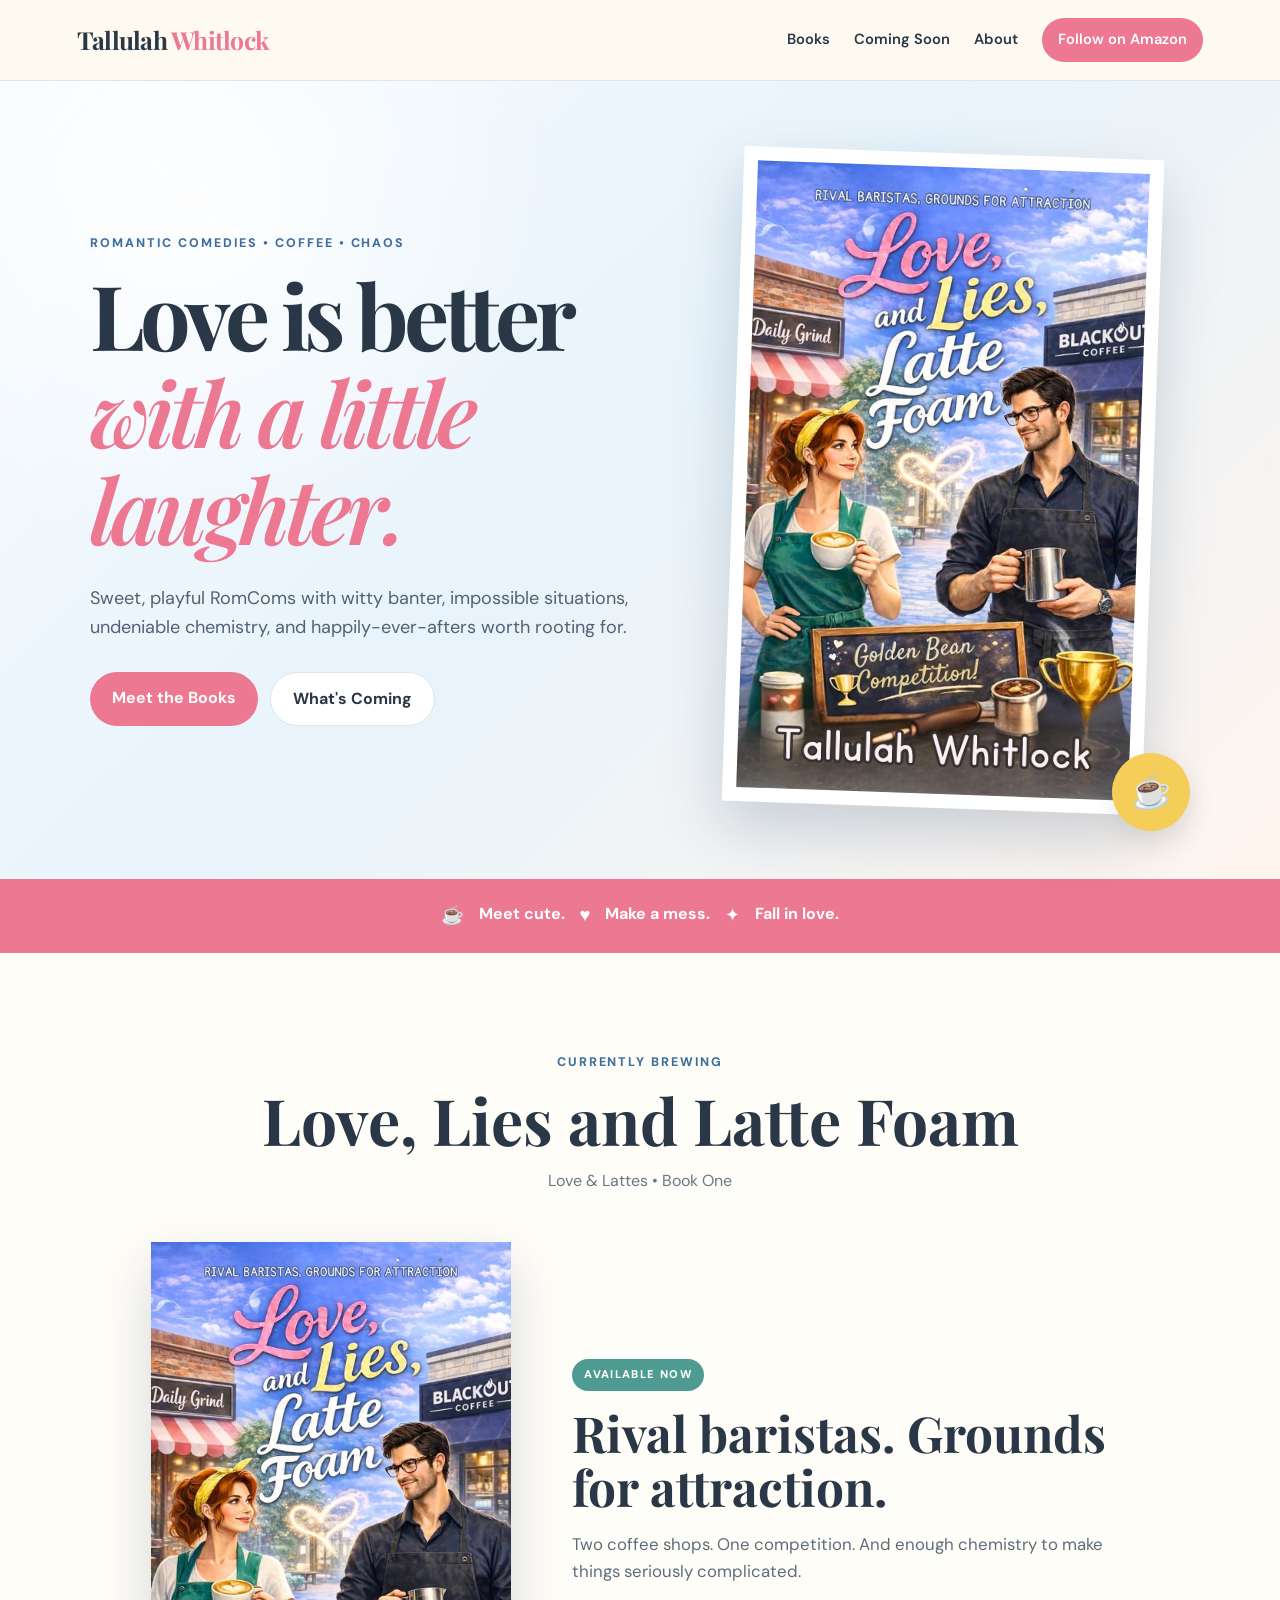
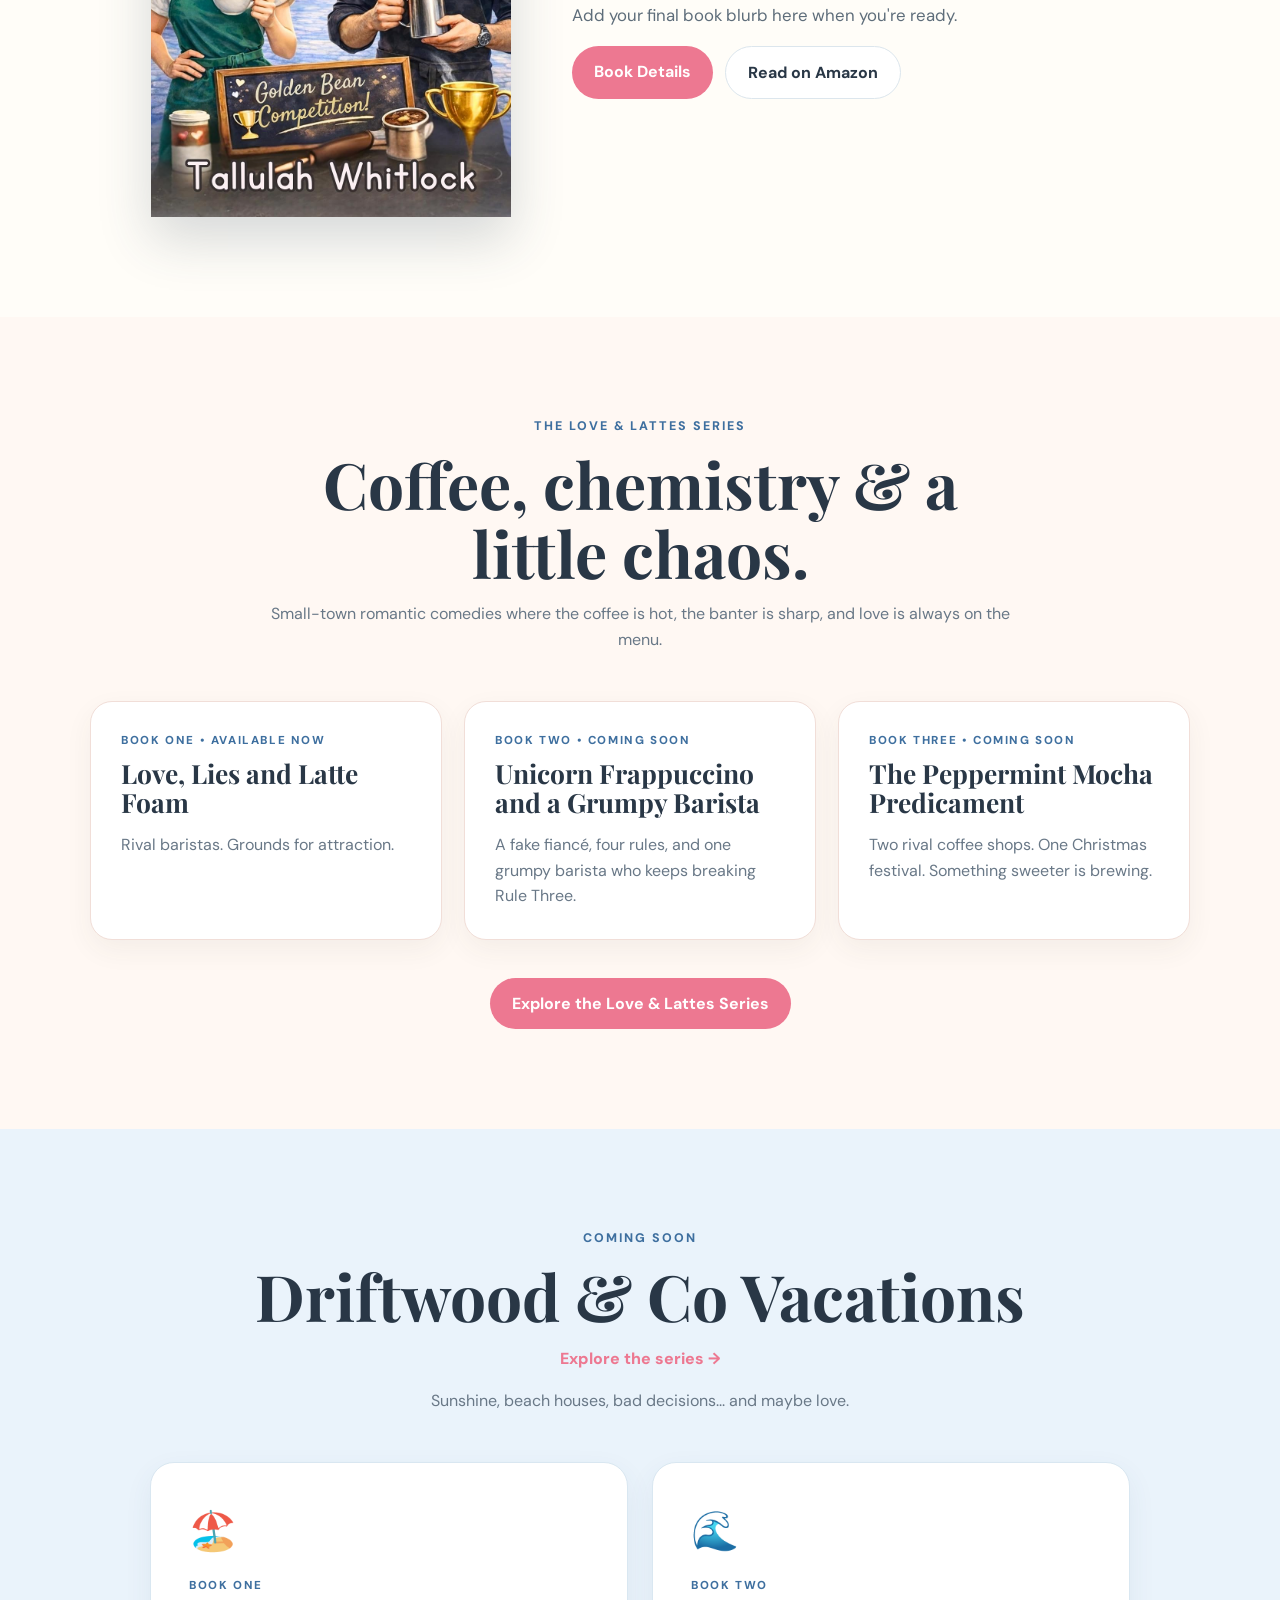
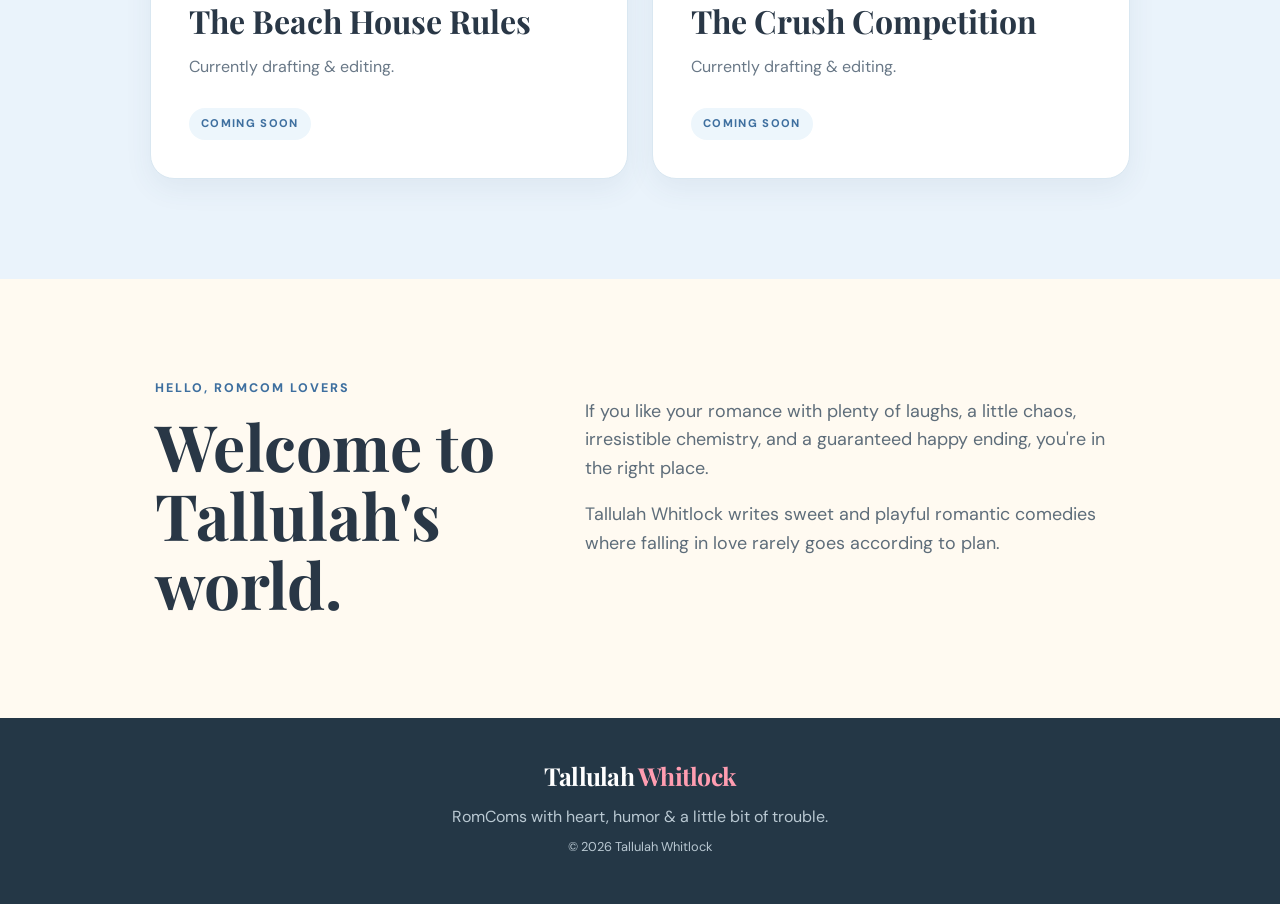
==== commit f94a630e: "Add files via upload" ====
--- a/index.html
+++ b/index.html
@@ -75,7 +75,40 @@
       </div>
     </section>
 
-    <section id="coming-soon" class="section coming">
+    
+    <section id="love-lattes-series" class="section love-lattes-home">
+      <div class="section-heading">
+        <p class="eyebrow">THE LOVE &amp; LATTES SERIES</p>
+        <h2>Coffee, chemistry &amp; a little chaos.</h2>
+        <p>Small-town romantic comedies where the coffee is hot, the banter is sharp, and love is always on the menu.</p>
+      </div>
+
+      <div class="home-series-books">
+        <article class="home-series-book">
+          <p class="status">BOOK ONE • AVAILABLE NOW</p>
+          <h3>Love, Lies and Latte Foam</h3>
+          <p>Rival baristas. Grounds for attraction.</p>
+        </article>
+
+        <article class="home-series-book">
+          <p class="status">BOOK TWO • COMING SOON</p>
+          <h3>Unicorn Frappuccino and a Grumpy Barista</h3>
+          <p>A fake fiancé, four rules, and one grumpy barista who keeps breaking Rule Three.</p>
+        </article>
+
+        <article class="home-series-book">
+          <p class="status">BOOK THREE • COMING SOON</p>
+          <h3>The Peppermint Mocha Predicament</h3>
+          <p>Two rival coffee shops. One Christmas festival. Something sweeter is brewing.</p>
+        </article>
+      </div>
+
+      <div class="center-action series-home-action">
+        <a class="button primary" href="love-lattes.html">Explore the Love &amp; Lattes Series</a>
+      </div>
+    </section>
+
+<section id="coming-soon" class="section coming">
       <div class="section-heading">
         <p class="eyebrow">COMING SOON</p>
         <h2>Driftwood &amp; Co Vacations</h2>
--- a/style.css
+++ b/style.css
@@ -1,2 +1,48 @@
 @import url(https://fonts.googleapis.com/css2?family=DM+Sans:wght@400;500;600;700&family=Playfair+Display:wght@500;600;700&display=swap);
 :root{--sky:#78a8dc;--sky-dark:#3e6f9f;--cream:#fffaf1;--paper:#fffdf8;--ink:#293746;--coral:#ed7891;--yellow:#f4ce59;--teal:#4e9c91;--soft-blue:#eaf3fb;--line:#dce6ed}*{box-sizing:border-box}html{scroll-behavior:smooth}body{margin:0;color:var(--ink);background:var(--cream);font-family:"DM Sans",sans-serif;line-height:1.6}a{color:inherit}.site-header{min-height:78px;padding:18px 6vw;display:flex;align-items:center;justify-content:space-between;gap:24px;background:rgba(255,250,241,.96);border-bottom:1px solid var(--line);position:sticky;top:0;z-index:10;backdrop-filter:blur(8px)}.brand{text-decoration:none;font-family:"Playfair Display",serif;font-weight:700;font-size:1.55rem;letter-spacing:-.03em}.brand span{color:var(--coral)}nav{display:flex;align-items:center;gap:24px;font-size:.92rem;font-weight:600}nav a{text-decoration:none}nav a:hover{color:var(--coral)}.nav-button{padding:10px 16px;border-radius:999px;color:white!important;background:var(--coral)}.hero{min-height:680px;padding:72px 7vw;display:grid;grid-template-columns:1.05fr .95fr;gap:60px;align-items:center;background:radial-gradient(circle at 15% 15%,rgba(255,255,255,.9),transparent 28%),linear-gradient(135deg,#f7fbff 0%,#e8f3fb 48%,#fff5ee 100%)}.hero-copy{max-width:650px}.eyebrow{margin:0 0 12px;color:var(--sky-dark);font-size:.78rem;font-weight:800;letter-spacing:.16em}h1,h2,h3{font-family:"Playfair Display",serif;line-height:1.08;margin:0}h1{font-size:clamp(3.2rem,7vw,6.4rem);letter-spacing:-.055em}h1 em{color:var(--coral);font-weight:600}.hero-text{max-width:560px;margin:28px 0 30px;font-size:1.13rem;color:#536272}.hero-buttons{display:flex;flex-wrap:wrap;gap:12px}.button{display:inline-block;text-decoration:none;padding:13px 22px;border-radius:999px;font-weight:700;transition:transform .2s ease,box-shadow .2s ease}.button:hover{transform:translateY(-2px);box-shadow:0 8px 22px rgba(54,78,100,.15)}.primary{color:white;background:var(--coral)}.secondary{background:white;border:1px solid var(--line)}.hero-art{position:relative;display:flex;justify-content:center}.cover-frame{width:min(420px,90%);padding:14px;background:white;box-shadow:0 26px 60px rgba(52,82,112,.23);transform:rotate(2deg)}.cover-frame img{display:block;width:100%;height:auto}.coffee-doodle{position:absolute;right:0;bottom:-24px;width:78px;height:78px;display:grid;place-items:center;border-radius:50%;background:var(--yellow);font-size:2.1rem;transform:rotate(-10deg);box-shadow:0 12px 25px rgba(70,80,80,.14)}.intro-strip{padding:22px 7vw;display:flex;justify-content:center;flex-wrap:wrap;gap:15px;background:var(--coral);color:white;font-size:1rem}.intro-strip span{font-size:1.15rem}.section{padding:100px 7vw}.featured{background:var(--paper)}.section-heading{max-width:780px;margin:0 auto 48px;text-align:center}.section-heading h2{font-size:clamp(2.5rem,5vw,4.2rem)}.section-heading p:last-child{margin:14px 0 0;color:#697887}.book-feature{max-width:980px;margin:auto;display:grid;grid-template-columns:.65fr 1fr;gap:60px;align-items:center}.book-image{max-width:360px;margin:auto}.book-image img{width:100%;display:block;box-shadow:0 22px 50px rgba(49,70,89,.2)}.book-copy h3{font-size:clamp(2rem,4vw,3.1rem);margin:15px 0 18px}.book-copy p{color:#5e6d7a;font-size:1.05rem}.badge,.coming-label{display:inline-block;border-radius:999px;padding:7px 12px;font-size:.7rem;font-weight:800;letter-spacing:.12em}.badge{color:white;background:var(--teal)}.coming{background:var(--soft-blue)}.series-grid{max-width:980px;margin:auto;display:grid;grid-template-columns:repeat(2,1fr);gap:24px}.series-card{padding:38px;background:white;border:1px solid #d9e7f1;border-radius:24px;box-shadow:0 10px 28px rgba(53,87,116,.07)}.card-icon{font-size:2.4rem;margin-bottom:15px}.status{margin:0 0 8px;color:var(--sky-dark);font-size:.72rem;font-weight:800;letter-spacing:.14em}.series-card h3{font-size:2rem;margin-bottom:10px}.series-card p:not(.status){color:#697887}.coming-label{margin-top:12px;color:var(--sky-dark);background:#edf6fc}.about{max-width:1150px;margin:auto;display:grid;grid-template-columns:.8fr 1.2fr;gap:70px;align-items:start}.about h2{font-size:clamp(2.5rem,5vw,4rem)}.about-copy{font-size:1.12rem;color:#5e6d7a}footer{padding:38px 7vw;text-align:center;background:#243746;color:#eaf1f5}footer .brand{color:white}footer .brand span{color:#ff9db1}footer p{margin:8px 0;color:#b9c8d2}footer .copyright{font-size:.8rem}.page-hero{padding:95px 7vw 85px;text-align:center;background:radial-gradient(circle at 20% 20%,rgba(255,255,255,.95),transparent 25%),linear-gradient(135deg,#eef7fd 0%,#fff8ef 100%)}.page-hero h1{font-size:clamp(3rem,7vw,5.8rem)}.page-hero h1 em{color:var(--coral);font-style:italic}.page-hero-text{max-width:700px;margin:22px auto 0;color:#5e6d7a;font-size:1.15rem}.book-detail{max-width:1120px;margin:auto;display:grid;grid-template-columns:.65fr 1.35fr;gap:70px;align-items:start;background:var(--paper)}.detail-cover{max-width:410px;margin:auto}.detail-cover img{width:100%;display:block;box-shadow:0 24px 55px rgba(49,70,89,.2)}.detail-copy h2{margin:18px 0 26px;font-family:"Playfair Display",serif;font-size:clamp(1.8rem,3.5vw,2.65rem);line-height:1.18}.detail-copy p{color:#5e6d7a;font-size:1.04rem}.detail-actions{margin-top:28px;display:flex;flex-wrap:wrap;gap:12px}.quote-strip{padding:25px 7vw;text-align:center;background:var(--coral);color:white;font-weight:700}.quote-strip p{margin:0}.beach-hero{background:radial-gradient(circle at 15% 20%,rgba(255,255,255,.9),transparent 25%),linear-gradient(135deg,#dff4fa 0%,#f8e8d7 55%,#fff8ee 100%)}.beach-strip{background:var(--teal)}.about-series{max-width:1120px;margin:auto;display:grid;grid-template-columns:.8fr 1.2fr;gap:70px;align-items:center}.about-series h2{font-size:clamp(2.3rem,4.5vw,3.7rem)}.center-action{text-align:center}.inline-link{color:var(--coral);font-weight:800;text-decoration:none}.inline-link:hover{text-decoration:underline}@media(max-width:820px){.site-header{align-items:flex-start}nav{gap:12px;flex-wrap:wrap;justify-content:flex-end}nav a:not(.nav-button){display:none}.hero{padding-top:55px;grid-template-columns:1fr;text-align:center}.hero-text{margin-left:auto;margin-right:auto}.hero-buttons{justify-content:center}.hero-art{order:-1}.cover-frame{width:min(360px,80vw)}.book-feature,.about,.book-detail,.about-series{grid-template-columns:1fr;gap:42px}.book-copy,.detail-copy,.about-series{text-align:center}.series-grid{grid-template-columns:1fr}.detail-actions{justify-content:center}}
+
+
+.series-card-book{display:grid;grid-template-columns:minmax(130px,.45fr) 1fr;gap:28px;align-items:center}.series-cover img{width:100%;max-width:230px;display:block;margin:auto;box-shadow:0 16px 35px rgba(49,70,89,.18)}.card-action{margin-top:18px}.beach-book-hero{background:radial-gradient(circle at 15% 20%,rgba(255,255,255,.9),transparent 25%),linear-gradient(135deg,#f9d6ce 0%,#d9eff0 52%,#fff4e6 100%)}
+@media (max-width:820px){.series-card-book{grid-template-columns:1fr;text-align:center}.series-cover img{max-width:260px}}
+
+
+/* Homepage Love & Lattes series preview */
+.love-lattes-home {
+  background: #fff8f3;
+}
+
+.home-series-books {
+  max-width: 1100px;
+  margin: 0 auto 38px;
+  display: grid;
+  grid-template-columns: repeat(3, 1fr);
+  gap: 22px;
+}
+
+.home-series-book {
+  padding: 30px;
+  background: white;
+  border: 1px solid #f1ded8;
+  border-radius: 22px;
+  box-shadow: 0 10px 28px rgba(75, 62, 59, .06);
+}
+
+.home-series-book h3 {
+  margin: 9px 0 12px;
+  font-size: 1.65rem;
+}
+
+.home-series-book p:last-child {
+  margin-bottom: 0;
+  color: #697887;
+}
+
+.series-home-action {
+  margin-top: 12px;
+}
+
+@media (max-width: 900px) {
+  .home-series-books {
+    grid-template-columns: 1fr;
+  }
+}
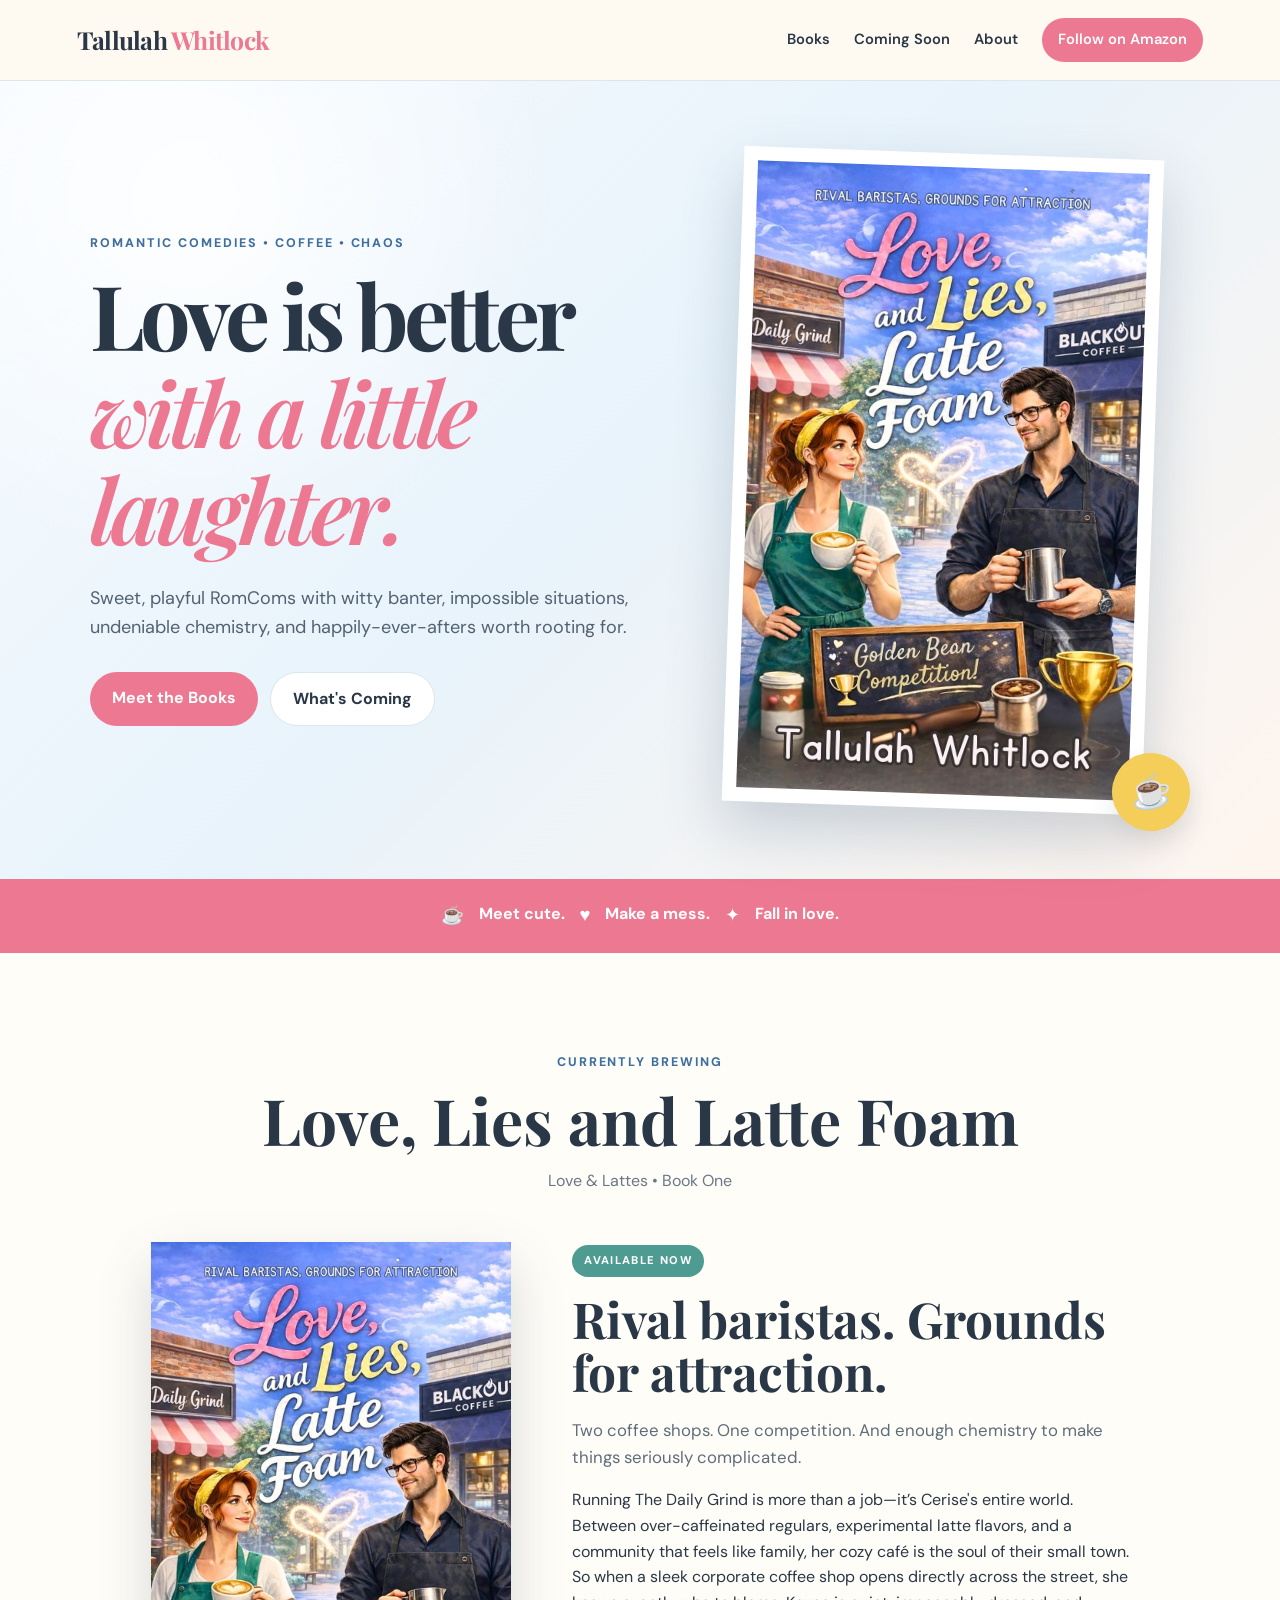
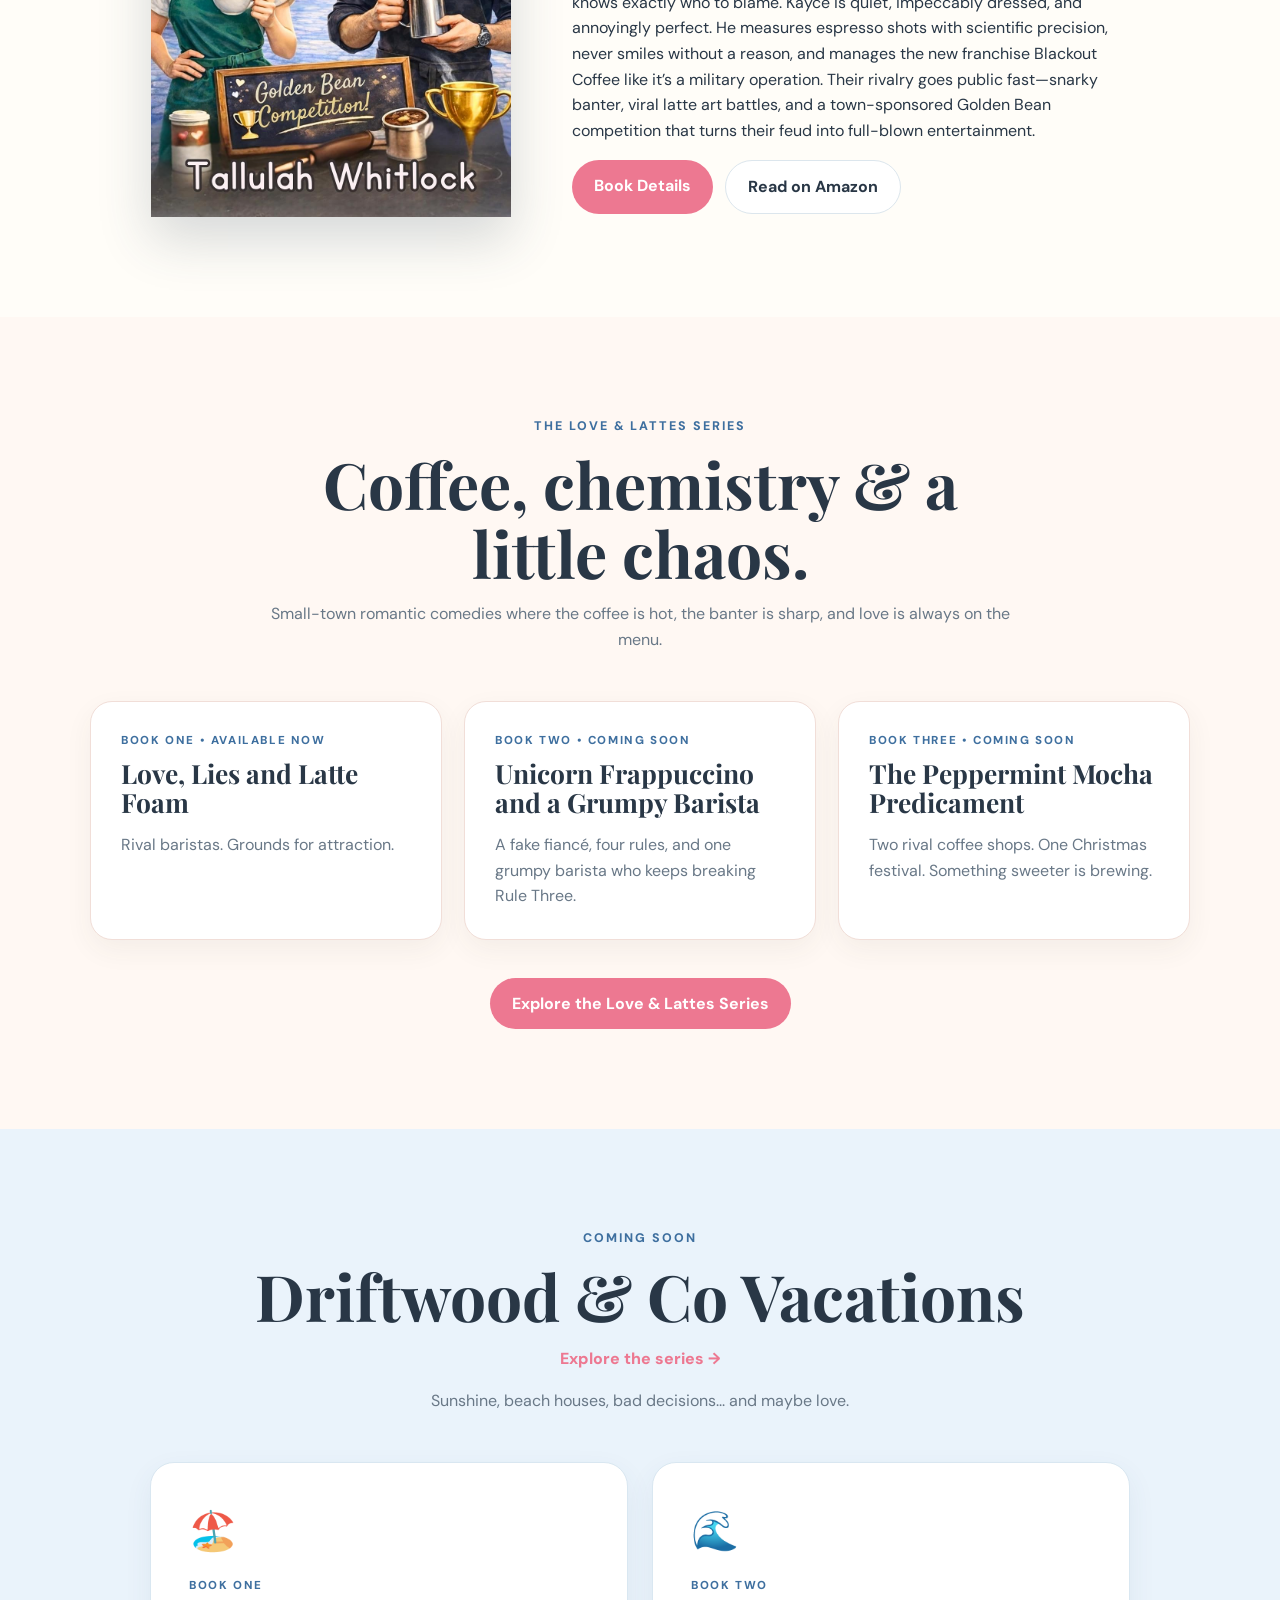
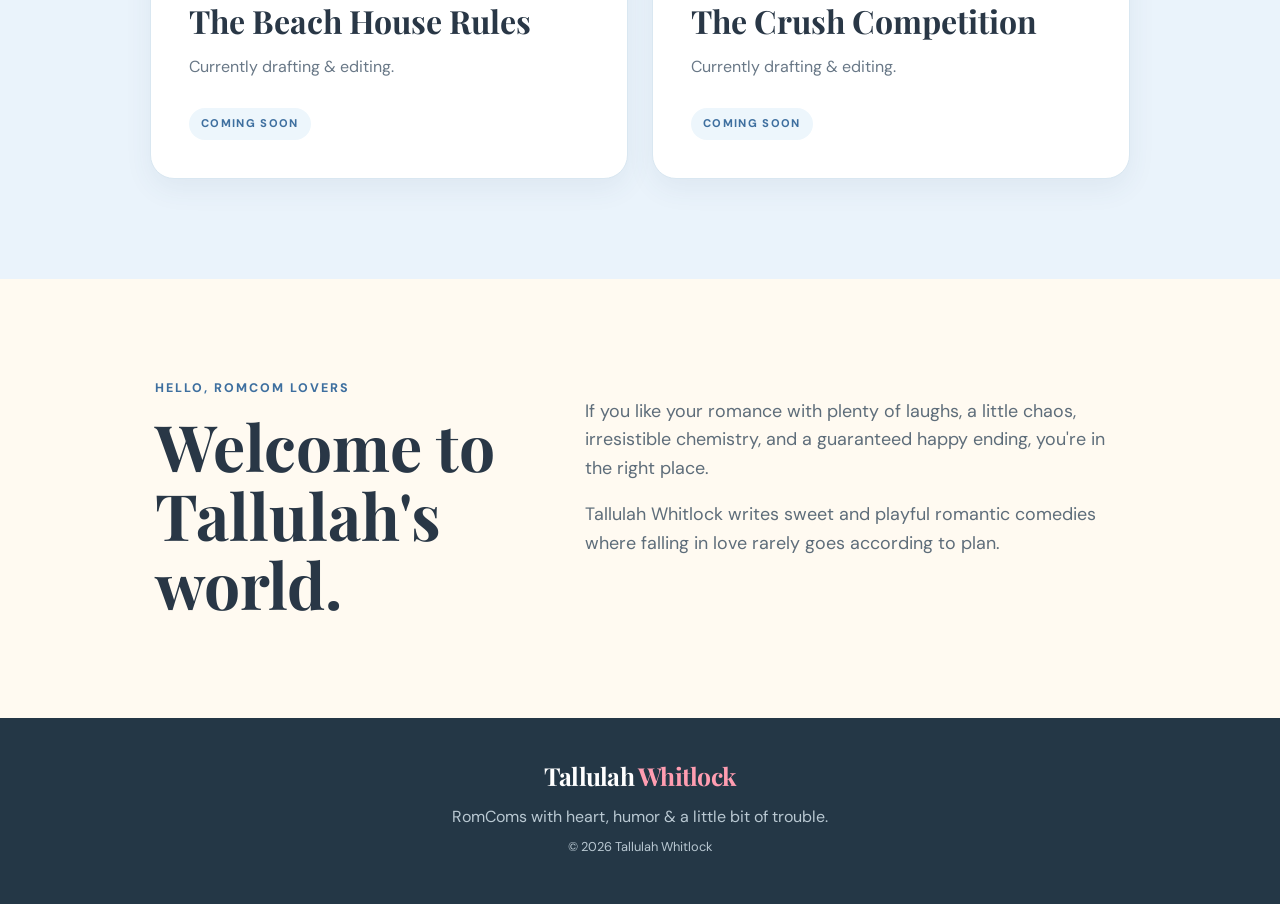
==== commit 1aa1a692: "Update index.html" ====
--- a/index.html
+++ b/index.html
@@ -67,8 +67,11 @@
             Two coffee shops. One competition. And enough chemistry to make
             things seriously complicated.
           </p>
-          <p class="placeholder-note">
-            Add your final book blurb here when you're ready.
+          Running The Daily Grind is more than a job—it’s Cerise's entire world. Between over-caffeinated regulars, experimental latte flavors, and a community that feels like family, her cozy café is the soul of their small town.
+
+So when a sleek corporate coffee shop opens directly across the street, she knows exactly who to blame. Kayce is quiet, impeccably dressed, and annoyingly perfect.
+
+He measures espresso shots with scientific precision, never smiles without a reason, and manages the new franchise Blackout Coffee like it’s a military operation. Their rivalry goes public fast—snarky banter, viral latte art battles, and a town-sponsored Golden Bean competition that turns their feud into full-blown entertainment.
           </p>
           <div class="hero-buttons"><a class="button primary" href="book-love-lies-and-latte-foam.html">Book Details</a><a class="button secondary" href="https://www.amazon.com/Love-Lies-Latte-Foam-Grumpy-Sunshine-ebook/dp/B0FXFFK41L" target="_blank" rel="noopener">Read on Amazon</a></div>
         </div>
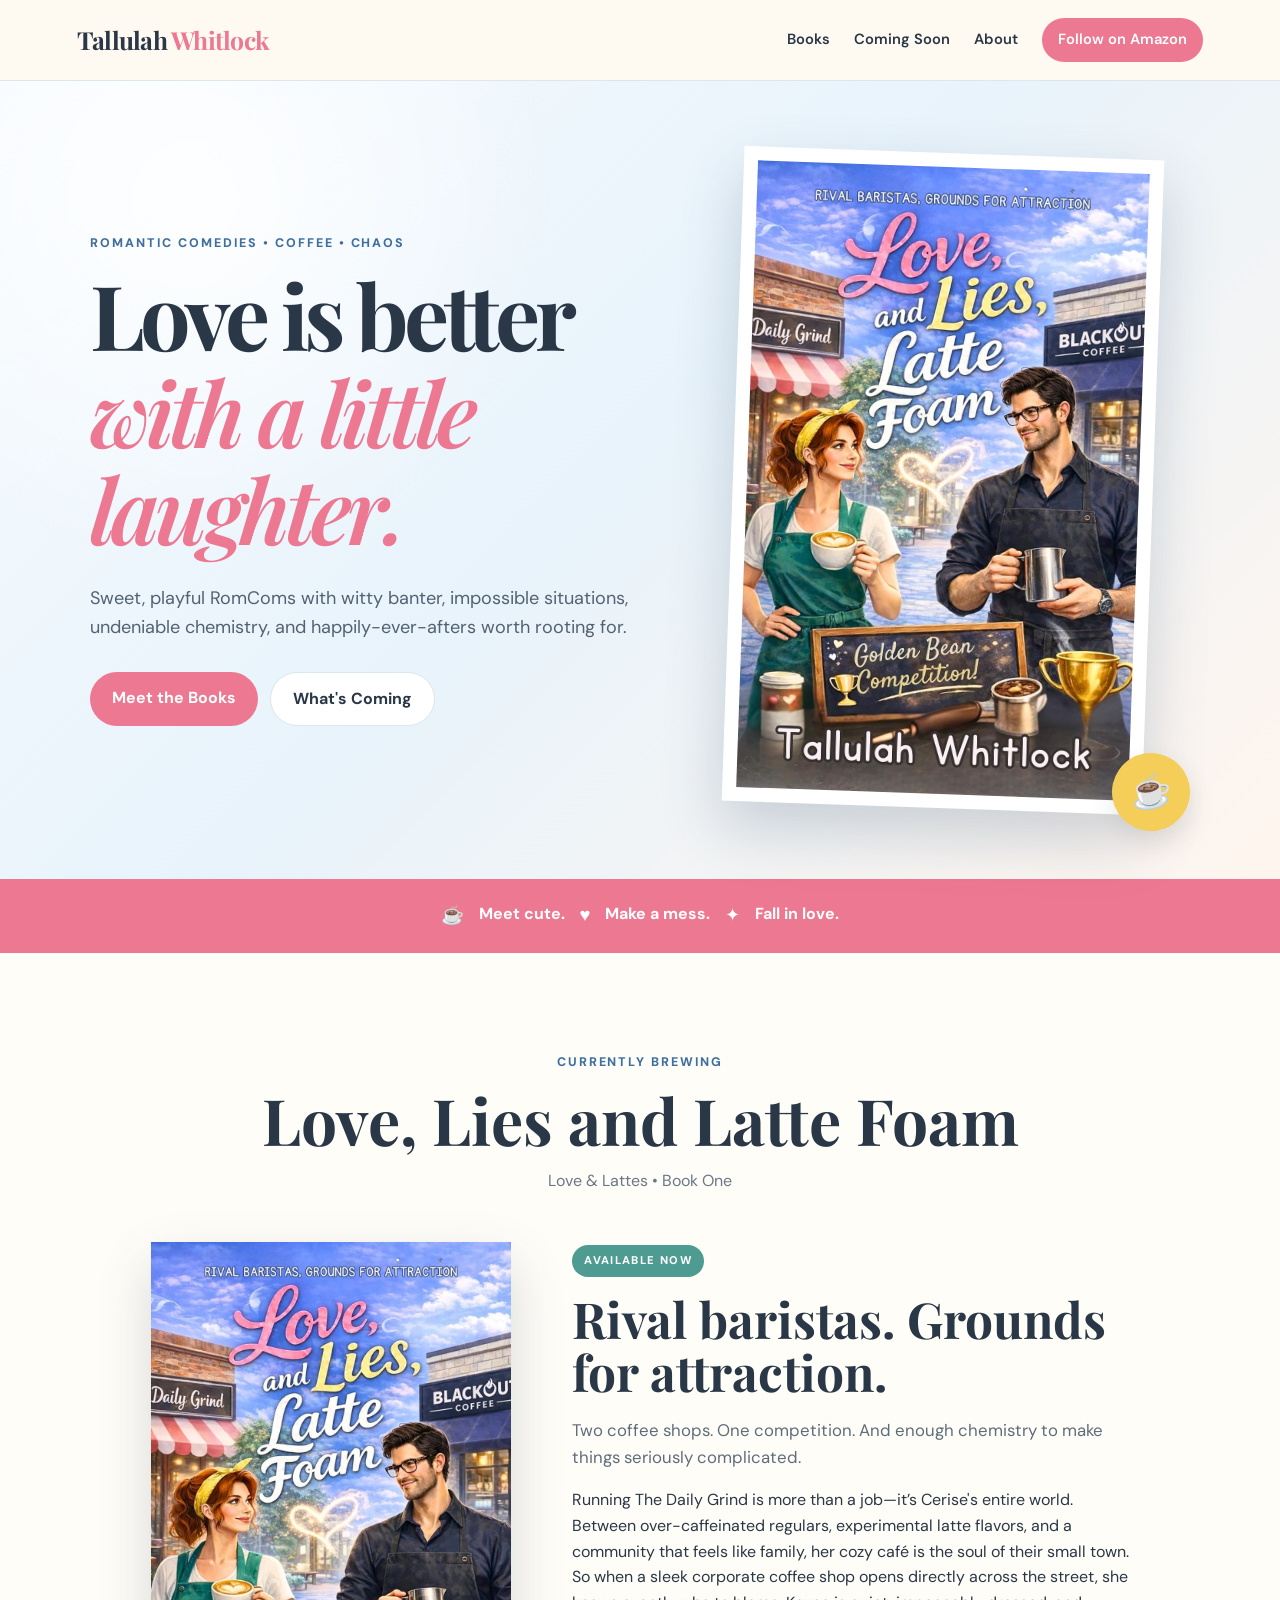
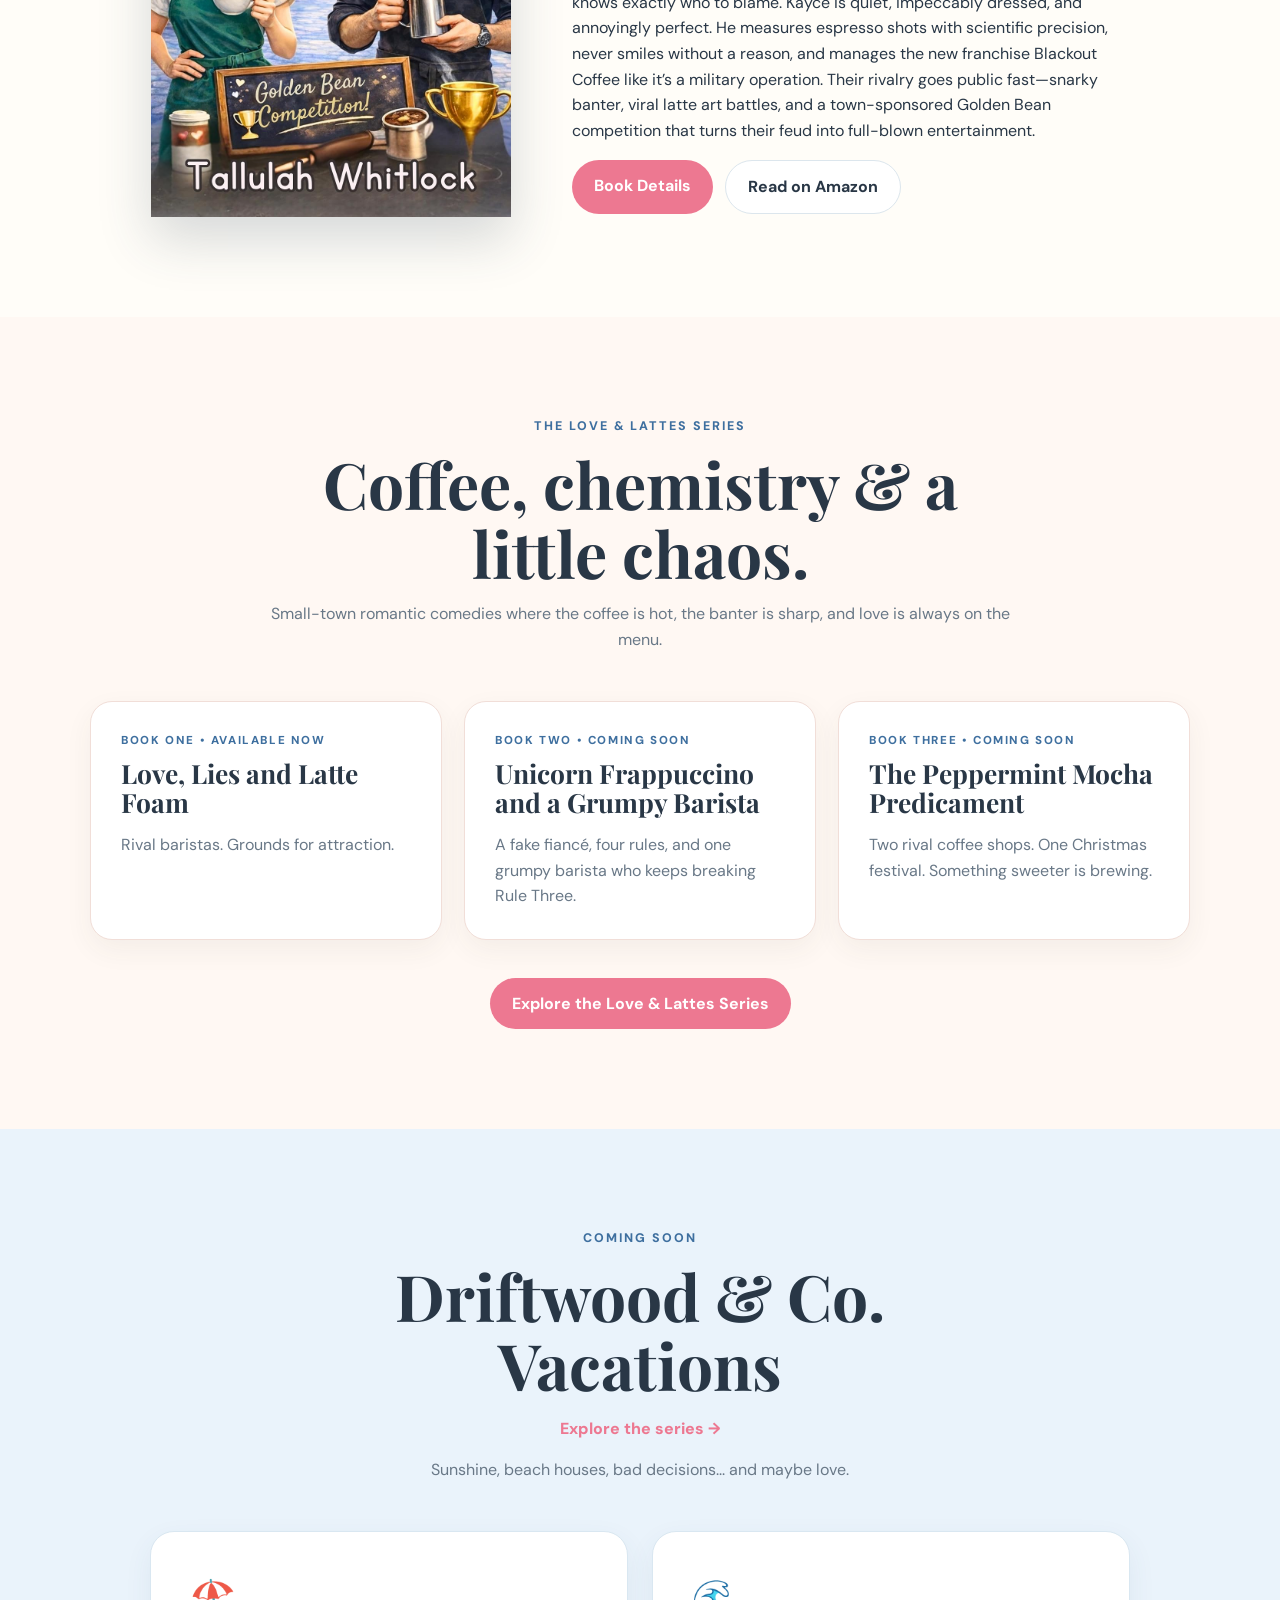
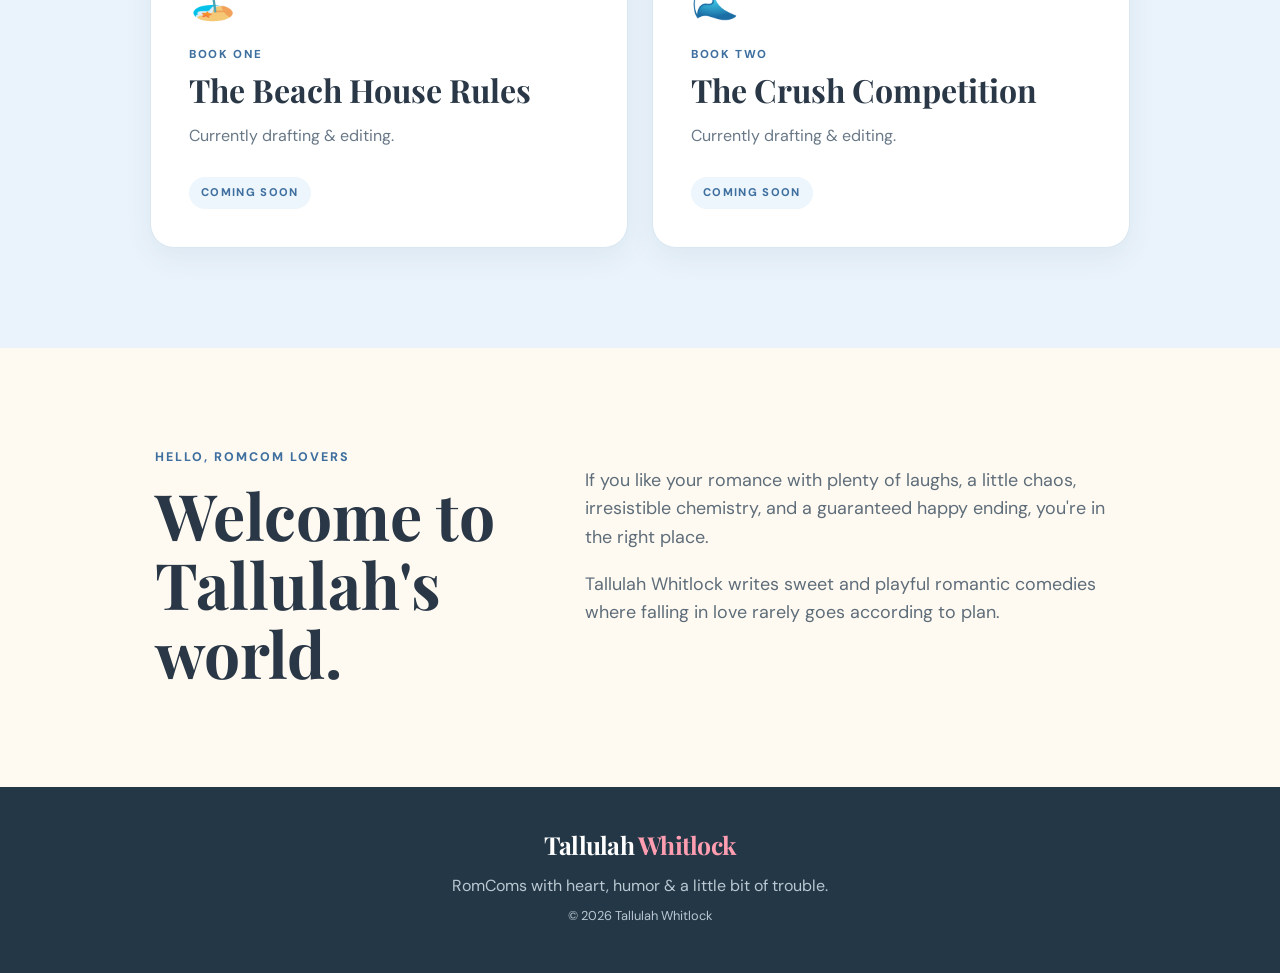
==== commit 2a74a2bc: "Update index.html" ====
--- a/index.html
+++ b/index.html
@@ -68,9 +68,7 @@
             things seriously complicated.
           </p>
           Running The Daily Grind is more than a job—it’s Cerise's entire world. Between over-caffeinated regulars, experimental latte flavors, and a community that feels like family, her cozy café is the soul of their small town.
-
 So when a sleek corporate coffee shop opens directly across the street, she knows exactly who to blame. Kayce is quiet, impeccably dressed, and annoyingly perfect.
-
 He measures espresso shots with scientific precision, never smiles without a reason, and manages the new franchise Blackout Coffee like it’s a military operation. Their rivalry goes public fast—snarky banter, viral latte art battles, and a town-sponsored Golden Bean competition that turns their feud into full-blown entertainment.
           </p>
           <div class="hero-buttons"><a class="button primary" href="book-love-lies-and-latte-foam.html">Book Details</a><a class="button secondary" href="https://www.amazon.com/Love-Lies-Latte-Foam-Grumpy-Sunshine-ebook/dp/B0FXFFK41L" target="_blank" rel="noopener">Read on Amazon</a></div>
@@ -114,7 +112,7 @@
 <section id="coming-soon" class="section coming">
       <div class="section-heading">
         <p class="eyebrow">COMING SOON</p>
-        <h2>Driftwood &amp; Co Vacations</h2>
+        <h2>Driftwood &amp; Co. Vacations</h2>
         <p><a class="inline-link" href="driftwood.html">Explore the series →</a></p>
         <p>Sunshine, beach houses, bad decisions... and maybe love.</p>
       </div>
